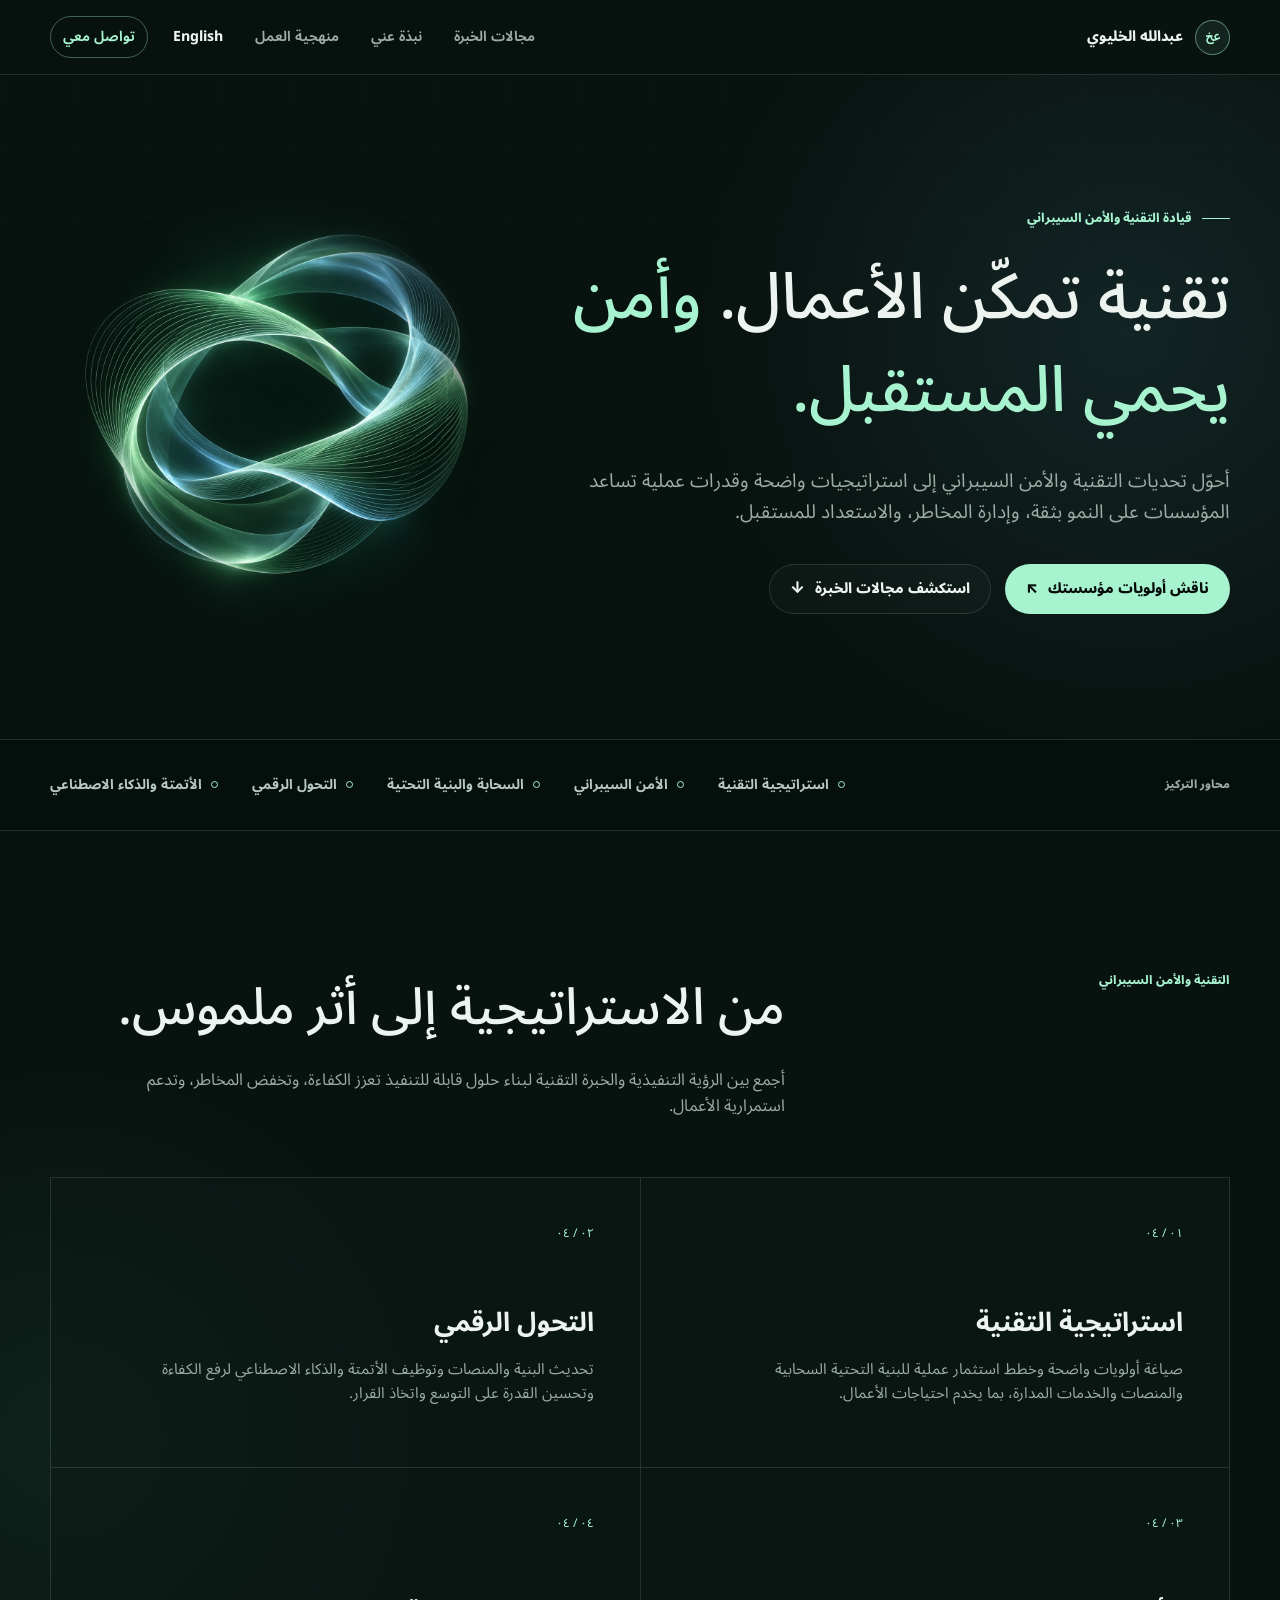
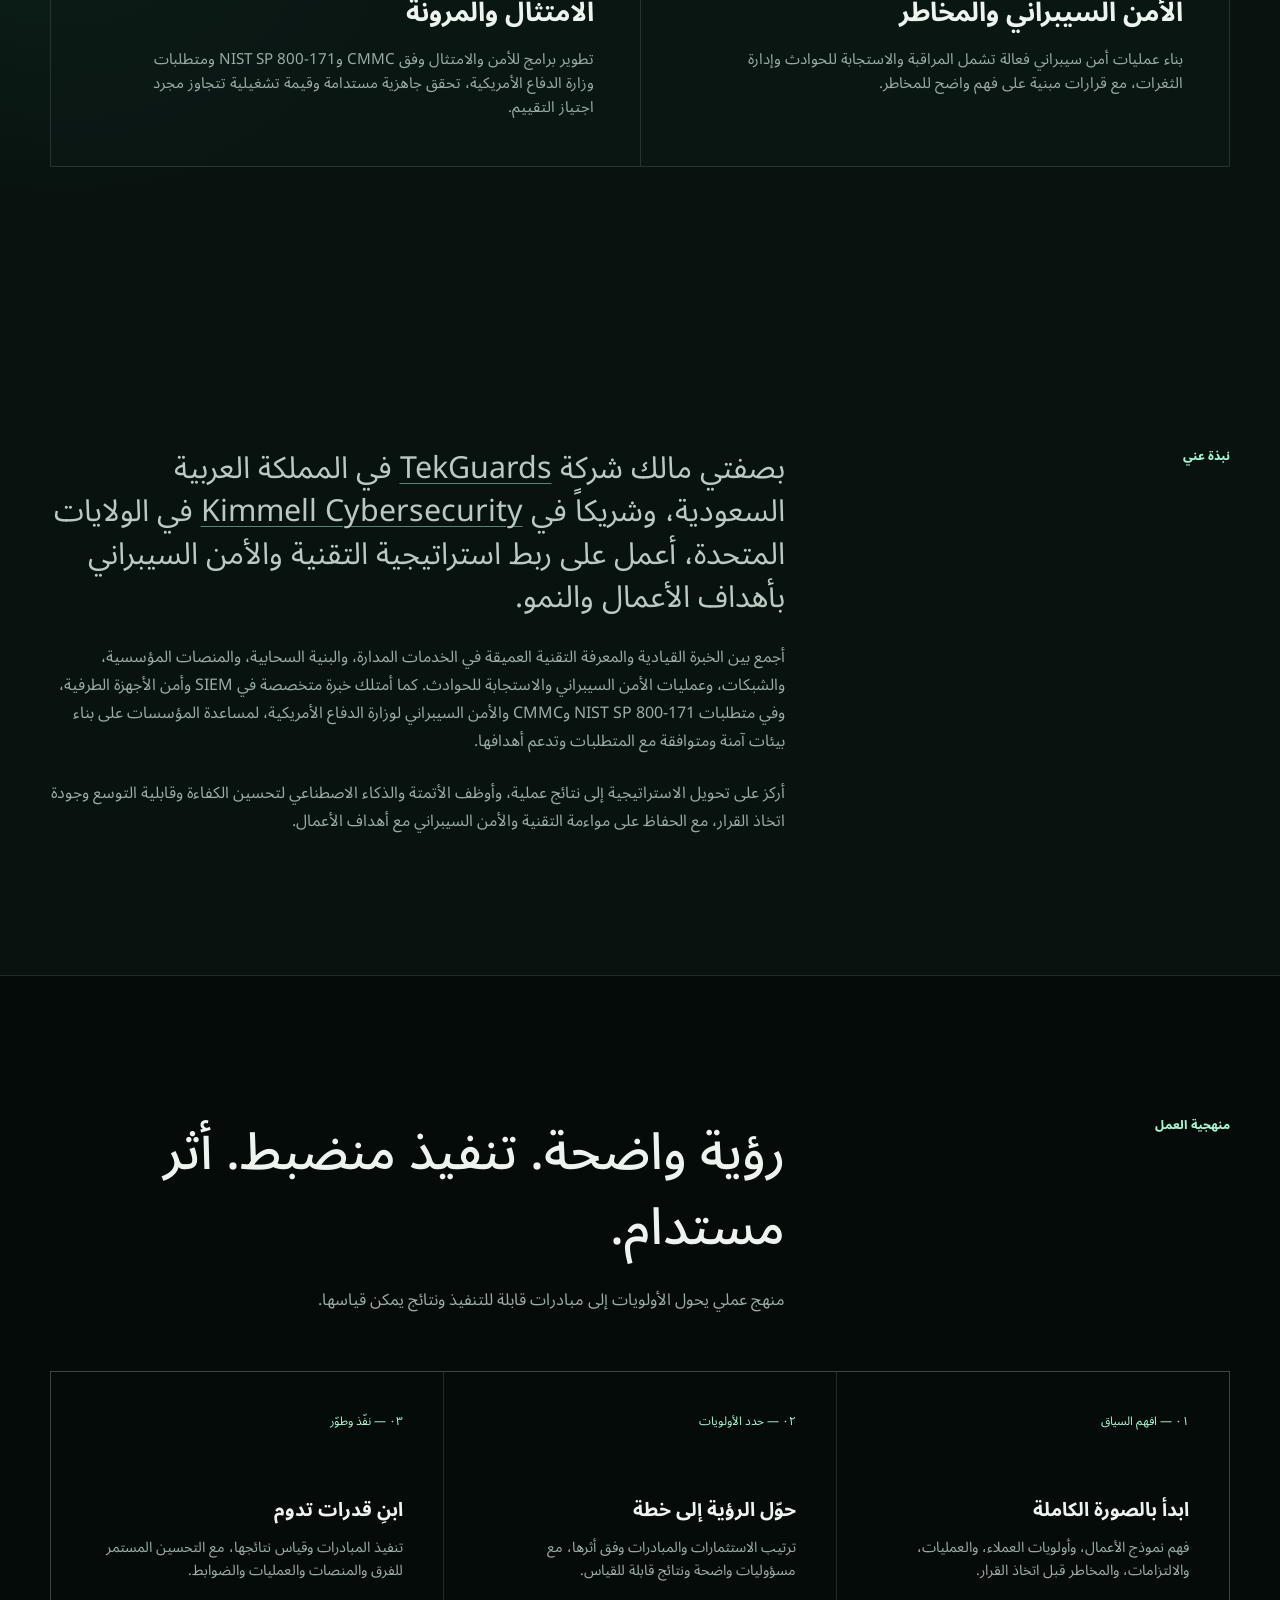
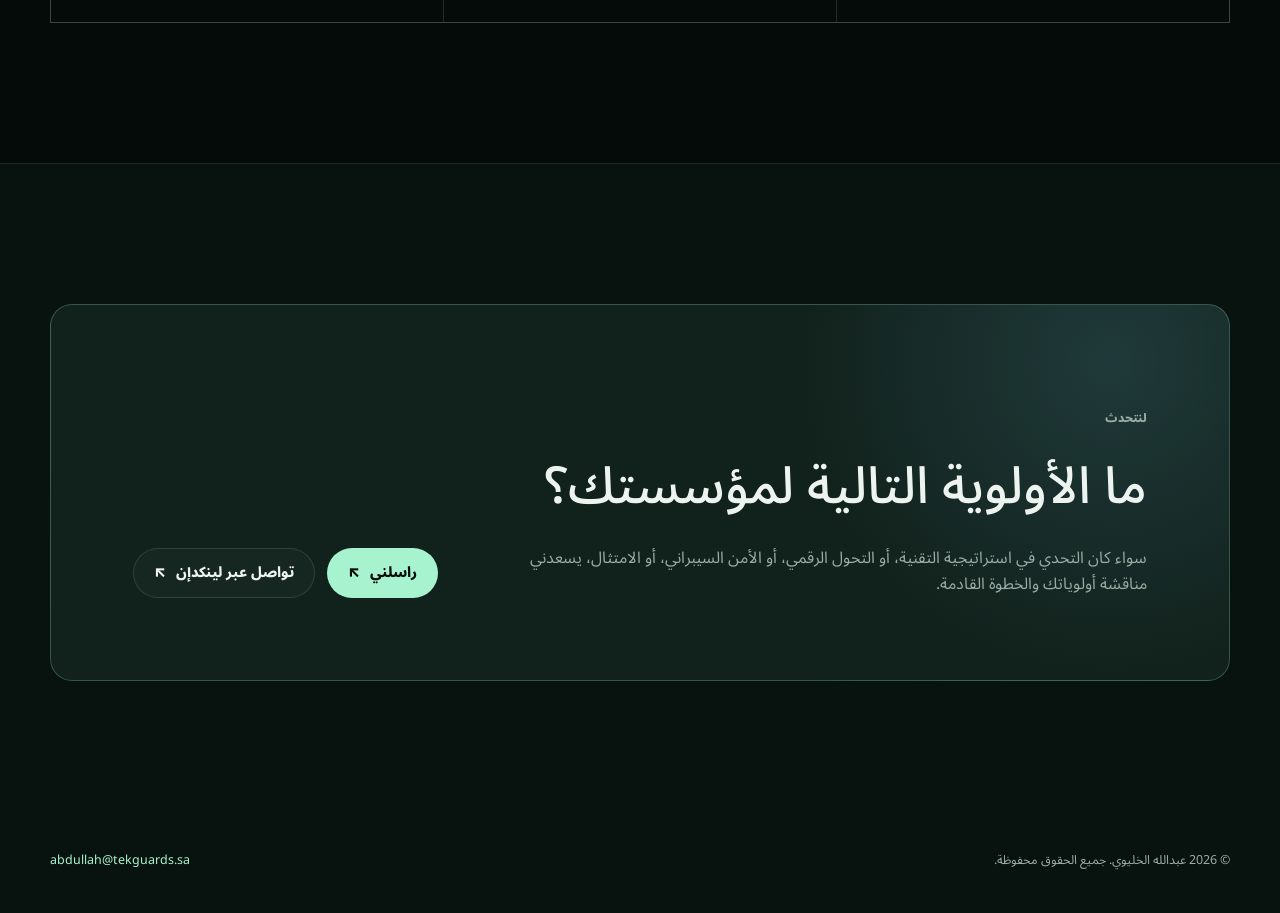
==== ar/index.html @ 0273b427 "Add animated abstract hero artwork to both language pages" ====
<!doctype html>
<html lang="ar-SA" dir="rtl">
<head>
  <meta charset="utf-8">
  <meta name="viewport" content="width=device-width, initial-scale=1">
  <meta name="description" content="عبدالله الخليوي قيادي في التقنية والأمن السيبراني، يربط استراتيجية التقنية والتحول الرقمي وإدارة المخاطر بأهداف الأعمال والمرونة التشغيلية.">
  <meta name="theme-color" content="#08120f">
  <meta property="og:title" content="عبدالله الخليوي | قيادة التقنية والأمن السيبراني">
  <meta property="og:description" content="قيادة تقنية وأمن سيبراني تدعم النمو، وتخفض المخاطر، وتعزز المرونة التشغيلية.">
  <meta property="og:type" content="website">
  <meta property="og:locale" content="ar_SA">
  <meta property="og:locale:alternate" content="en_US">
  <meta property="og:url" content="https://alkhulaiwi.github.io/ar/">
  <meta property="og:image" content="https://alkhulaiwi.github.io/og.png">
  <meta property="og:image:width" content="1200">
  <meta property="og:image:height" content="630">
  <meta property="og:image:alt" content="عبدالله الخليوي — قيادة التقنية والأمن السيبراني.">
  <meta name="twitter:card" content="summary_large_image">
  <link rel="canonical" href="https://alkhulaiwi.github.io/ar/">
  <link rel="alternate" hreflang="en" href="https://alkhulaiwi.github.io/">
  <link rel="alternate" hreflang="ar-SA" href="https://alkhulaiwi.github.io/ar/">
  <link rel="alternate" hreflang="x-default" href="https://alkhulaiwi.github.io/">
  <title>عبدالله الخليوي | قيادة التقنية والأمن السيبراني</title>

  <link rel="preload" href="../fonts/noto-sans-arabic.woff2" as="font" type="font/woff2" crossorigin>
  <link rel="stylesheet" href="../styles.css?v=20261004-motion">

  <script type="application/ld+json">
    {
      "@context": "https://schema.org",
      "@graph": [
        {
          "@type": "Person",
          "@id": "https://alkhulaiwi.github.io/#person",
          "name": "عبدالله الخليوي",
          "url": "https://alkhulaiwi.github.io/",
          "email": "mailto:abdullah@tekguards.sa",
          "jobTitle": "قيادي تنفيذي في التقنية والأمن السيبراني",
          "description": "قيادي في التقنية والأمن السيبراني يربط استراتيجية التقنية والتحول الرقمي وإدارة المخاطر بأهداف الأعمال والمرونة التشغيلية.",
          "sameAs": [
            "https://www.linkedin.com/in/alkhulaiwi/"
          ],
          "worksFor": [
            {
              "@type": "Organization",
              "name": "TekGuards",
              "url": "https://tekguards.sa"
            },
            {
              "@type": "Organization",
              "name": "Kimmell Cybersecurity",
              "url": "https://kimmell.com"
            }
          ],
          "knowsAbout": [
            "القيادة التنفيذية",
            "استراتيجية التقنية",
            "استراتيجية السحابة",
            "البنية التحتية المؤسسية",
            "NIST SP 800-171",
            "Cybersecurity Maturity Model Certification (CMMC)",
            "متطلبات الأمن السيبراني لوزارة الدفاع الأمريكية",
            "العمليات الأمنية",
            "الاستجابة للحوادث",
            "إدارة معلومات وأحداث الأمن (SIEM)",
            "أمن الأجهزة الطرفية",
            "هندسة السحابة",
            "خدمات تقنية المعلومات المدارة",
            "التحول الرقمي",
            "الأتمتة",
            "الذكاء الاصطناعي"
          ]
        },
        {
          "@type": "WebPage",
          "@id": "https://alkhulaiwi.github.io/ar/#webpage",
          "url": "https://alkhulaiwi.github.io/ar/",
          "name": "عبدالله الخليوي",
          "description": "قيادة تقنية وأمن سيبراني تدعم النمو، وتخفض المخاطر، وتعزز المرونة التشغيلية.",
          "publisher": {
            "@id": "https://alkhulaiwi.github.io/#person"
          },
          "inLanguage": "ar-SA"
        }
      ]
    }
  </script>
</head>

<body>
  <a class="skip-link" href="#main">الانتقال إلى المحتوى</a>

  <nav aria-label="التنقل الرئيسي">
    <div class="container nav-inner">
      <a class="brand" href="#top" aria-label="عبدالله الخليوي، الصفحة الرئيسية">
        <span class="brand-mark" aria-hidden="true">عخ</span>
        <span>عبدالله الخليوي</span>
      </a>

      <button class="menu-button" type="button" aria-expanded="false" aria-controls="nav-links" aria-label="فتح قائمة التنقل">
        <span></span>
      </button>

      <ul class="nav-links" id="nav-links">
        <li><a href="#expertise">مجالات الخبرة</a></li>
        <li><a href="#about">نبذة عني</a></li>
        <li><a href="#approach">منهجية العمل</a></li>
        <li><a class="language-switch" href="/" lang="en" hreflang="en">English</a></li>
        <li><a class="nav-cta" href="#contact">تواصل معي</a></li>
      </ul>
    </div>
  </nav>

  <main id="main">
    <header class="hero" id="top">
      <div class="container hero-grid">
        <div>
          <p class="eyebrow">قيادة التقنية والأمن السيبراني</p>
          <h1>تقنية تمكّن الأعمال. <em>وأمن يحمي المستقبل.</em></h1>
          <p class="hero-copy">
            أحوّل تحديات التقنية والأمن السيبراني إلى استراتيجيات واضحة وقدرات عملية تساعد المؤسسات على النمو بثقة، وإدارة المخاطر، والاستعداد للمستقبل.
          </p>
          <div class="hero-actions">
            <a class="button" href="mailto:abdullah@tekguards.sa">ناقش أولويات مؤسستك</a>
            <a class="button button-secondary" href="#expertise">استكشف مجالات الخبرة</a>
          </div>
        </div>

        <div class="hero-art" aria-hidden="true">
          <img src="../images/abstract-resilience.png" alt="" width="1254" height="1254" fetchpriority="high" decoding="async">
        </div>
      </div>
    </header>

    <div class="trust-strip" aria-label="محاور التركيز">
      <div class="container trust-inner">
        <span class="trust-label">محاور التركيز</span>
        <div class="trust-items">
          <span>استراتيجية التقنية</span>
          <span>الأمن السيبراني</span>
          <span>السحابة والبنية التحتية</span>
          <span>التحول الرقمي</span>
          <span>الأتمتة والذكاء الاصطناعي</span>
        </div>
      </div>
    </div>

    <section id="expertise">
      <div class="container">
        <div class="section-heading">
          <p class="kicker">التقنية والأمن السيبراني</p>
          <div>
            <h2>من الاستراتيجية إلى أثر ملموس.</h2>
            <p class="section-intro">أجمع بين الرؤية التنفيذية والخبرة التقنية لبناء حلول قابلة للتنفيذ تعزز الكفاءة، وتخفض المخاطر، وتدعم استمرارية الأعمال.</p>
          </div>
        </div>

        <div class="capability-grid">
          <article class="capability">
            <span class="capability-number">٠١ / ٠٤</span>
            <h3>استراتيجية التقنية</h3>
            <p>صياغة أولويات واضحة وخطط استثمار عملية للبنية التحتية السحابية والمنصات والخدمات المدارة، بما يخدم احتياجات الأعمال.</p>
          </article>
          <article class="capability">
            <span class="capability-number">٠٢ / ٠٤</span>
            <h3>التحول الرقمي</h3>
            <p>تحديث البنية والمنصات وتوظيف الأتمتة والذكاء الاصطناعي لرفع الكفاءة وتحسين القدرة على التوسع واتخاذ القرار.</p>
          </article>
          <article class="capability">
            <span class="capability-number">٠٣ / ٠٤</span>
            <h3>الأمن السيبراني والمخاطر</h3>
            <p>بناء عمليات أمن سيبراني فعالة تشمل المراقبة والاستجابة للحوادث وإدارة الثغرات، مع قرارات مبنية على فهم واضح للمخاطر.</p>
          </article>
          <article class="capability">
            <span class="capability-number">٠٤ / ٠٤</span>
            <h3>الامتثال والمرونة</h3>
            <p>تطوير برامج للأمن والامتثال وفق <bdi dir="ltr">CMMC</bdi> و<bdi dir="ltr">NIST SP 800-171</bdi> ومتطلبات وزارة الدفاع الأمريكية، تحقق جاهزية مستدامة وقيمة تشغيلية تتجاوز مجرد اجتياز التقييم.</p>
          </article>
        </div>
      </div>
    </section>

    <section id="about">
      <div class="container about-grid">
        <div>
          <h2 class="kicker">نبذة عني</h2>
        </div>
        <div class="about-copy">
          <p>بصفتي مالك شركة <a href="https://tekguards.sa" target="_blank" rel="noopener noreferrer" lang="en" dir="ltr">TekGuards</a> في المملكة العربية السعودية، وشريكاً في <a href="https://kimmell.com" target="_blank" rel="noopener noreferrer" lang="en" dir="ltr">Kimmell Cybersecurity</a> في الولايات المتحدة، أعمل على ربط استراتيجية التقنية والأمن السيبراني بأهداف الأعمال والنمو.</p>
          <p>أجمع بين الخبرة القيادية والمعرفة التقنية العميقة في الخدمات المدارة، والبنية السحابية، والمنصات المؤسسية، والشبكات، وعمليات الأمن السيبراني والاستجابة للحوادث. كما أمتلك خبرة متخصصة في <bdi dir="ltr">SIEM</bdi> وأمن الأجهزة الطرفية، وفي متطلبات <bdi dir="ltr">NIST SP 800-171</bdi> و<bdi dir="ltr">CMMC</bdi> والأمن السيبراني لوزارة الدفاع الأمريكية، لمساعدة المؤسسات على بناء بيئات آمنة ومتوافقة مع المتطلبات وتدعم أهدافها.</p>
          <p>أركز على تحويل الاستراتيجية إلى نتائج عملية، وأوظف الأتمتة والذكاء الاصطناعي لتحسين الكفاءة وقابلية التوسع وجودة اتخاذ القرار، مع الحفاظ على مواءمة التقنية والأمن السيبراني مع أهداف الأعمال.</p>
        </div>
      </div>
    </section>

    <section class="approach" id="approach">
      <div class="container">
        <div class="section-heading">
          <p class="kicker">منهجية العمل</p>
          <div>
            <h2>رؤية واضحة. تنفيذ منضبط. أثر مستدام.</h2>
            <p class="section-intro">منهج عملي يحول الأولويات إلى مبادرات قابلة للتنفيذ ونتائج يمكن قياسها.</p>
          </div>
        </div>

        <div class="steps">
          <article class="step">
            <span>٠١ — افهم السياق</span>
            <h3>ابدأ بالصورة الكاملة</h3>
            <p>فهم نموذج الأعمال، وأولويات العملاء، والعمليات، والالتزامات، والمخاطر قبل اتخاذ القرار.</p>
          </article>
          <article class="step">
            <span>٠٢ — حدد الأولويات</span>
            <h3>حوّل الرؤية إلى خطة</h3>
            <p>ترتيب الاستثمارات والمبادرات وفق أثرها، مع مسؤوليات واضحة ونتائج قابلة للقياس.</p>
          </article>
          <article class="step">
            <span>٠٣ — نفّذ وطوّر</span>
            <h3>ابنِ قدرات تدوم</h3>
            <p>تنفيذ المبادرات وقياس نتائجها، مع التحسين المستمر للفرق والمنصات والعمليات والضوابط.</p>
          </article>
        </div>
      </div>
    </section>

    <section id="contact">
      <div class="container">
        <div class="contact-card">
          <div>
            <p class="kicker">لنتحدث</p>
            <h2>ما الأولوية التالية لمؤسستك؟</h2>
            <p>سواء كان التحدي في استراتيجية التقنية، أو التحول الرقمي، أو الأمن السيبراني، أو الامتثال، يسعدني مناقشة أولوياتك والخطوة القادمة.</p>
          </div>
          <div class="contact-actions">
            <a class="button" href="mailto:abdullah@tekguards.sa">راسلني</a>
            <a class="button button-secondary button-external" href="https://www.linkedin.com/in/alkhulaiwi/" target="_blank" rel="noopener noreferrer">تواصل عبر لينكدإن</a>
          </div>
        </div>
      </div>
    </section>
  </main>

  <footer>
    <div class="container footer-inner">
      <p>© <span id="year">2026</span> عبدالله الخليوي. جميع الحقوق محفوظة.</p>
      <a href="mailto:abdullah@tekguards.sa">abdullah@tekguards.sa</a>
    </div>
  </footer>

  <script>
    const menuButton = document.querySelector('.menu-button');
    const navLinks = document.querySelector('.nav-links');

    menuButton.addEventListener('click', () => {
      const isOpen = menuButton.getAttribute('aria-expanded') === 'true';
      menuButton.setAttribute('aria-expanded', String(!isOpen));
      menuButton.setAttribute('aria-label', isOpen ? 'فتح قائمة التنقل' : 'إغلاق قائمة التنقل');
      navLinks.classList.toggle('open', !isOpen);
    });

    navLinks.addEventListener('click', (event) => {
      if (event.target.matches('a')) {
        menuButton.setAttribute('aria-expanded', 'false');
        menuButton.setAttribute('aria-label', 'فتح قائمة التنقل');
        navLinks.classList.remove('open');
      }
    });

    document.getElementById('year').textContent = new Date().getFullYear();
  </script>
</body>
</html>
---- styles.css ----
@font-face {
  font-family: "Inter";
  src: url("fonts/inter-latin.woff2") format("woff2");
  font-style: normal;
  font-weight: 100 900;
  font-display: swap;
}

@font-face {
  font-family: "Noto Sans Arabic";
  src: url("fonts/noto-sans-arabic.woff2") format("woff2");
  font-style: normal;
  font-weight: 100 900;
  font-display: swap;
}

    :root {
      --font-latin: "Inter", ui-sans-serif, -apple-system, BlinkMacSystemFont, "Segoe UI", sans-serif;
      --font-arabic: "Noto Sans Arabic", "Inter", Tahoma, Arial, sans-serif;
      --ink: #edf4ef;
      --muted: #9aaca3;
      --bg: #08120f;
      --bg-deep: #050b09;
      --panel: #0d1a16;
      --panel-soft: #11211b;
      --line: rgba(208, 232, 220, 0.14);
      --accent: #a7f3d0;
      --accent-strong: #55e6ad;
      --blue: #70c5e8;
      --max-width: 1180px;
      --radius: 22px;
    }

    * {
      box-sizing: border-box;
      margin: 0;
      padding: 0;
    }

    html {
      scroll-behavior: smooth;
      scroll-padding-top: 96px;
    }

    body {
      background:
        radial-gradient(circle at 88% 8%, rgba(112, 197, 232, 0.1), transparent 27rem),
        radial-gradient(circle at 5% 35%, rgba(85, 230, 173, 0.08), transparent 24rem),
        var(--bg);
      color: var(--ink);
      font-family: var(--font-latin);
      line-height: 1.6;
      text-rendering: optimizeLegibility;
    }

    body::before {
      position: fixed;
      z-index: -1;
      inset: 0;
      background-image:
        linear-gradient(var(--line) 1px, transparent 1px),
        linear-gradient(90deg, var(--line) 1px, transparent 1px);
      background-size: 72px 72px;
      content: "";
      opacity: 0.16;
      mask-image: linear-gradient(to bottom, black, transparent 72%);
    }

    a {
      color: inherit;
    }

    a:focus-visible,
    button:focus-visible {
      outline: 3px solid var(--blue);
      outline-offset: 3px;
    }

    .skip-link {
      position: fixed;
      z-index: 100;
      top: 12px;
      left: 12px;
      padding: 10px 16px;
      border-radius: 999px;
      background: var(--accent);
      color: var(--bg-deep);
      font-weight: 800;
      transform: translateY(-160%);
      transition: transform 180ms ease;
    }

    .skip-link:focus {
      transform: translateY(0);
    }

    .container {
      width: min(calc(100% - 40px), var(--max-width));
      margin-inline: auto;
    }

    nav {
      position: sticky;
      z-index: 20;
      top: 0;
      border-bottom: 1px solid var(--line);
      background: rgba(8, 18, 15, 0.78);
      backdrop-filter: blur(18px);
    }

    .nav-inner {
      min-height: 74px;
      display: flex;
      align-items: center;
      justify-content: space-between;
      gap: 24px;
    }

    .brand {
      display: inline-flex;
      align-items: center;
      gap: 12px;
      text-decoration: none;
      font-size: 0.9rem;
      font-weight: 780;
      letter-spacing: 0;
    }

    .brand-mark {
      width: 35px;
      height: 35px;
      display: grid;
      place-items: center;
      border: 1px solid rgba(167, 243, 208, 0.45);
      border-radius: 50%;
      background: rgba(167, 243, 208, 0.07);
      color: var(--accent);
      font-family: var(--font-latin);
      font-size: 0.8rem;
    }

    .nav-links {
      display: flex;
      align-items: center;
      gap: 8px;
      list-style: none;
    }

    .nav-links a {
      display: inline-flex;
      padding: 9px 12px;
      border-radius: 999px;
      color: var(--muted);
      font-size: 0.88rem;
      font-weight: 650;
      text-decoration: none;
      transition: color 180ms ease, background 180ms ease;
    }

    .nav-links a:hover,
    .nav-links a:focus-visible {
      background: rgba(255, 255, 255, 0.05);
      color: var(--ink);
    }

    .nav-links .nav-cta {
      margin-left: 5px;
      border: 1px solid rgba(167, 243, 208, 0.35);
      color: var(--accent);
    }

    .nav-links .language-switch {
      color: var(--ink);
      font-weight: 750;
    }

    .menu-button {
      width: 44px;
      height: 44px;
      display: none;
      border: 1px solid var(--line);
      border-radius: 50%;
      background: transparent;
      color: var(--ink);
      cursor: pointer;
      font: inherit;
    }

    .menu-button span,
    .menu-button::before,
    .menu-button::after {
      width: 18px;
      height: 1px;
      display: block;
      margin: 5px auto;
      background: currentColor;
      content: "";
      transition: transform 180ms ease, opacity 180ms ease;
    }

    .menu-button[aria-expanded="true"] span {
      opacity: 0;
    }

    .menu-button[aria-expanded="true"]::before {
      transform: translateY(6px) rotate(45deg);
    }

    .menu-button[aria-expanded="true"]::after {
      transform: translateY(-6px) rotate(-45deg);
    }

    .hero {
      position: relative;
      min-height: calc(82svh - 74px);
      display: grid;
      align-items: center;
      padding-block: 56px 48px;
      overflow: clip;
    }

    .hero-grid {
      display: grid;
      grid-template-columns: minmax(0, 1.25fr) minmax(310px, 0.85fr);
      align-items: center;
      gap: clamp(32px, 5vw, 72px);
    }

    .hero-art {
      width: 100%;
      max-width: 540px;
      justify-self: center;
      aspect-ratio: 1;
      mask-image: radial-gradient(ellipse at center, black 48%, transparent 72%);
    }

    .hero-art img {
      display: block;
      width: 100%;
      height: auto;
      animation: hero-art-float 18s ease-in-out infinite;
      transform-origin: center;
    }

    @keyframes hero-art-float {
      0%, 100% {
        transform: translateY(0) rotate(-3deg) scale(0.98);
      }
      50% {
        transform: translateY(-12px) rotate(3deg) scale(1.02);
      }
    }

    .hero-grid > *,
    .section-heading > *,
    .about-grid > *,
    .contact-card > * {
      min-width: 0;
    }

    .eyebrow {
      display: flex;
      align-items: center;
      gap: 10px;
      margin-bottom: 24px;
      color: var(--accent);
      font-size: 0.78rem;
      font-weight: 800;
      letter-spacing: 0.16em;
      text-transform: uppercase;
    }

    .eyebrow::before {
      width: 28px;
      height: 1px;
      background: currentColor;
      content: "";
    }

    h1 {
      max-width: 820px;
      font-family: inherit;
      font-size: 4.6rem;
      font-weight: 500;
      letter-spacing: -0.045em;
      line-height: 1.08;
    }

    h1 em {
      color: var(--accent);
      font-style: normal;
      font-weight: 500;
    }

    .hero-copy {
      max-width: 660px;
      margin-top: 28px;
      color: var(--muted);
      font-size: 1.2rem;
    }

    .hero-actions {
      display: flex;
      flex-wrap: wrap;
      align-items: center;
      gap: 14px;
      margin-top: 36px;
    }

    .button {
      min-height: 50px;
      display: inline-flex;
      align-items: center;
      justify-content: center;
      gap: 10px;
      padding: 0 20px;
      border: 1px solid transparent;
      border-radius: 999px;
      background: var(--accent);
      color: var(--bg-deep);
      font-size: 0.9rem;
      font-weight: 800;
      text-decoration: none;
      transition: transform 180ms ease, background 180ms ease, border-color 180ms ease;
    }

    .button::after {
      content: "↗";
      font-size: 1rem;
    }

    .button:hover,
    .button:focus-visible {
      background: #c8f8df;
      transform: translateY(-2px);
    }

    .button-secondary {
      border-color: var(--line);
      background: rgba(255, 255, 255, 0.025);
      color: var(--ink);
    }

    .button-secondary::after {
      content: "↓";
    }

    .button-external::after {
      content: "↗";
    }

    .button-secondary:hover,
    .button-secondary:focus-visible {
      border-color: rgba(167, 243, 208, 0.45);
      background: rgba(167, 243, 208, 0.07);
    }

    .brief {
      position: relative;
      border: 1px solid var(--line);
      border-radius: var(--radius);
      background: linear-gradient(145deg, rgba(17, 33, 27, 0.97), rgba(8, 18, 15, 0.94));
      box-shadow: 0 28px 90px rgba(0, 0, 0, 0.28);
      overflow: hidden;
    }

    .brief::after {
      position: absolute;
      top: -80px;
      right: -70px;
      width: 180px;
      height: 180px;
      border: 1px solid rgba(112, 197, 232, 0.2);
      border-radius: 50%;
      box-shadow: 0 0 0 34px rgba(112, 197, 232, 0.025), 0 0 0 68px rgba(112, 197, 232, 0.02);
      content: "";
    }

    .brief-head,
    .brief-row,
    .brief-foot {
      position: relative;
      z-index: 1;
    }

    .brief-head {
      display: flex;
      align-items: center;
      justify-content: space-between;
      padding: 20px 22px;
      border-bottom: 1px solid var(--line);
      color: var(--muted);
      font-family: ui-monospace, "SFMono-Regular", Consolas, monospace;
      font-size: 0.7rem;
      letter-spacing: 0.12em;
      text-transform: uppercase;
    }

    .status {
      display: inline-flex;
      align-items: center;
      gap: 7px;
      color: var(--accent);
    }

    .status::before {
      width: 7px;
      height: 7px;
      border-radius: 50%;
      background: var(--accent-strong);
      box-shadow: 0 0 0 5px rgba(85, 230, 173, 0.09);
      content: "";
    }

    .brief-list {
      list-style: none;
    }

    .brief-row {
      display: grid;
      grid-template-columns: 40px 1fr;
      gap: 12px;
      padding: 20px 22px;
      border-bottom: 1px solid var(--line);
    }

    .brief-number {
      color: var(--accent);
      font-family: ui-monospace, "SFMono-Regular", Consolas, monospace;
      font-size: 0.78rem;
    }

    .brief-row strong {
      display: block;
      margin-bottom: 3px;
      font-size: 0.95rem;
    }

    .brief-row p {
      color: var(--muted);
      font-size: 0.82rem;
      line-height: 1.5;
    }

    .brief-foot {
      padding: 18px 22px;
      color: var(--muted);
      font-size: 0.76rem;
    }

    .brief-foot span {
      color: var(--blue);
    }

    .trust-strip {
      border-block: 1px solid var(--line);
      background: rgba(5, 11, 9, 0.38);
    }

    .trust-inner {
      min-height: 90px;
      display: flex;
      align-items: center;
      justify-content: space-between;
      gap: 24px;
    }

    .trust-label {
      flex: 0 0 auto;
      color: var(--muted);
      font-size: 0.72rem;
      font-weight: 800;
      letter-spacing: 0.14em;
      text-transform: uppercase;
    }

    .trust-items {
      display: flex;
      flex-wrap: wrap;
      justify-content: flex-end;
      gap: 18px 34px;
      color: #b6c8bf;
      font-size: 0.86rem;
      font-weight: 700;
    }

    .trust-items span {
      display: inline-flex;
      align-items: center;
      gap: 9px;
    }

    .trust-items span::before {
      width: 5px;
      height: 5px;
      border: 1px solid var(--accent);
      border-radius: 50%;
      content: "";
    }

    section {
      padding-block: clamp(84px, 11vw, 140px);
    }

    .section-heading {
      display: grid;
      grid-template-columns: 0.7fr 1.3fr;
      gap: 50px;
      margin-bottom: 58px;
    }

    .kicker {
      color: var(--accent);
      font-size: 0.75rem;
      font-weight: 800;
      letter-spacing: 0.15em;
      text-transform: uppercase;
    }

    h2 {
      max-width: 760px;
      font-family: inherit;
      font-size: 4rem;
      font-weight: 500;
      letter-spacing: -0.035em;
      line-height: 1.12;
    }

    .section-intro {
      max-width: 670px;
      margin-top: 22px;
      color: var(--muted);
      font-size: 1.02rem;
    }

    .capability-grid {
      display: grid;
      grid-template-columns: repeat(2, 1fr);
      border-top: 1px solid var(--line);
      border-left: 1px solid var(--line);
    }

    .capability {
      position: relative;
      min-height: 290px;
      padding: clamp(28px, 4vw, 46px);
      border-right: 1px solid var(--line);
      border-bottom: 1px solid var(--line);
      background: rgba(13, 26, 22, 0.55);
      transition: background 200ms ease;
    }

    .capability:hover {
      background: rgba(17, 33, 27, 0.92);
    }

    .capability-number {
      display: block;
      margin-bottom: 58px;
      color: var(--accent);
      font-family: ui-monospace, "SFMono-Regular", Consolas, monospace;
      font-size: 0.75rem;
    }

    .capability h3 {
      margin-bottom: 13px;
      font-size: 1.65rem;
      letter-spacing: 0;
    }

    .capability p {
      max-width: 470px;
      color: var(--muted);
      font-size: 0.95rem;
    }

    .about-grid {
      display: grid;
      grid-template-columns: 0.7fr 1.3fr;
      gap: 50px;
      align-items: start;
    }

    .about-copy p {
      color: #bbc9c2;
      font-family: inherit;
      font-size: 1.9rem;
      font-weight: 400;
      letter-spacing: -0.02em;
      line-height: 1.42;
    }

    .about-copy p + p {
      margin-top: 24px;
      color: var(--muted);
      font-family: inherit;
      font-size: 1rem;
      letter-spacing: 0;
      line-height: 1.75;
    }

    .about-copy a {
      color: inherit;
      text-decoration-color: rgba(167, 243, 208, 0.5);
      text-decoration-thickness: 1px;
      text-underline-offset: 0.18em;
      transition: color 180ms ease, text-decoration-color 180ms ease;
    }

    .about-copy a:hover,
    .about-copy a:focus-visible {
      color: var(--accent);
      text-decoration-color: var(--accent);
    }

    .approach {
      border-block: 1px solid var(--line);
      background: var(--bg-deep);
    }

    .steps {
      display: grid;
      grid-template-columns: repeat(3, 1fr);
      gap: 1px;
      background: var(--line);
      border: 1px solid var(--line);
    }

    .step {
      min-height: 250px;
      padding: clamp(26px, 3.5vw, 40px);
      background: var(--bg-deep);
    }

    .step span {
      display: block;
      margin-bottom: 64px;
      color: var(--accent);
      font-family: ui-monospace, "SFMono-Regular", Consolas, monospace;
      font-size: 0.75rem;
    }

    .step h3 {
      margin-bottom: 10px;
      font-size: 1.2rem;
    }

    .step p {
      color: var(--muted);
      font-size: 0.9rem;
    }

    .contact-card {
      position: relative;
      display: grid;
      grid-template-columns: 1.25fr auto;
      align-items: end;
      gap: 40px;
      padding: clamp(34px, 7vw, 82px);
      border: 1px solid rgba(167, 243, 208, 0.25);
      border-radius: var(--radius);
      background:
        radial-gradient(circle at 90% 15%, rgba(112, 197, 232, 0.15), transparent 20rem),
        var(--panel-soft);
      overflow: hidden;
    }

    .contact-card .kicker {
      margin-bottom: 22px;
    }

    .contact-card h2 {
      max-width: 760px;
    }

    .contact-card p {
      max-width: 630px;
      margin-top: 22px;
      color: var(--muted);
    }

    .contact-actions {
      display: flex;
      flex-wrap: wrap;
      justify-content: flex-end;
      gap: 12px;
    }

    footer {
      padding: 30px 0 42px;
      color: var(--muted);
      font-size: 0.78rem;
    }

    .footer-inner {
      display: flex;
      align-items: center;
      justify-content: space-between;
      gap: 20px;
    }

    .footer-inner a {
      color: var(--accent);
      text-decoration: none;
    }

    html[lang="ar-SA"] body {
      font-family: var(--font-arabic);
    }

    html[lang="ar-SA"] h1,
    html[lang="ar-SA"] h2,
    html[lang="ar-SA"] .about-copy p {
      font-family: var(--font-arabic);
      letter-spacing: 0;
    }

    html[lang="ar-SA"] h1 {
      font-size: 4rem;
      font-weight: 500;
      line-height: 1.45;
    }

    html[lang="ar-SA"] h2 {
      font-size: 3.2rem;
      font-weight: 500;
      line-height: 1.45;
    }

    html[lang="ar-SA"] h1 em {
      font-style: normal;
      font-weight: 500;
    }

    h2.kicker,
    html[lang="ar-SA"] h2.kicker {
      max-width: none;
      font-family: inherit;
      font-size: 0.75rem;
      font-weight: 800;
      line-height: 1.6;
    }

    html[lang="ar-SA"] .eyebrow,
    html[lang="ar-SA"] .brief-head,
    html[lang="ar-SA"] .kicker,
    html[lang="ar-SA"] .trust-label {
      letter-spacing: 0;
      text-transform: none;
    }

    html[lang="ar-SA"] .brief-head,
    html[lang="ar-SA"] .brief-number,
    html[lang="ar-SA"] .capability-number,
    html[lang="ar-SA"] .step span {
      font-family: var(--font-arabic);
    }

    html[dir="rtl"] .skip-link {
      right: 12px;
      left: auto;
    }

    html[dir="rtl"] .nav-links .nav-cta {
      margin-right: 5px;
      margin-left: 0;
    }

    html[dir="rtl"] .button:not(.button-secondary)::after,
    html[dir="rtl"] .button-external::after {
      content: "↖";
    }

    @media (max-width: 900px) {
      .hero-grid,
      .about-grid {
        grid-template-columns: 1fr;
      }

      .hero {
        min-height: auto;
      }

      h1 {
        font-size: 4.2rem;
      }

      html[lang="ar-SA"] h1 {
        font-size: 3.4rem;
      }

      h2 {
        font-size: 3.6rem;
      }

      .capability h3 {
        font-size: 1.5rem;
      }

      .about-copy p {
        font-size: 1.75rem;
      }

      .hero-art {
        width: min(100%, 400px);
      }

      .section-heading {
        grid-template-columns: 1fr;
        gap: 18px;
      }

      .steps {
        grid-template-columns: 1fr;
      }

      .step {
        min-height: auto;
      }

      .step span {
        margin-bottom: 34px;
      }

      .contact-card {
        grid-template-columns: 1fr;
        align-items: start;
      }

      .contact-actions {
        justify-content: flex-start;
      }
    }

    @media (max-width: 700px) {
      .container {
        width: min(calc(100% - 28px), var(--max-width));
      }

      .menu-button {
        display: block;
      }

      .nav-links {
        position: absolute;
        top: calc(100% + 1px);
        left: 0;
        width: 100%;
        display: none;
        align-items: stretch;
        padding: 14px;
        border-bottom: 1px solid var(--line);
        background: rgba(8, 18, 15, 0.98);
        box-shadow: 0 18px 40px rgba(0, 0, 0, 0.25);
      }

      .nav-links.open {
        display: grid;
      }

      .nav-links a {
        padding: 12px 14px;
      }

      .nav-links .nav-cta {
        margin: 6px 0 0;
        justify-content: center;
      }

      .hero {
        padding-block: 70px 62px;
      }

      h1 {
        font-size: 3rem;
      }

      html[lang="ar-SA"] h1 {
        font-size: 2.5rem;
      }

      h2 {
        font-size: 2.5rem;
      }

      .hero-copy {
        font-size: 1.03rem;
      }

      .capability h3 {
        font-size: 1.3rem;
      }

      .about-copy p {
        font-size: 1.4rem;
      }

      .trust-inner {
        align-items: flex-start;
        flex-direction: column;
        padding-block: 24px;
      }

      .trust-items {
        justify-content: flex-start;
      }

      .capability-grid {
        grid-template-columns: 1fr;
      }

      .capability {
        min-height: auto;
      }

      .capability-number {
        margin-bottom: 38px;
      }

      .footer-inner {
        align-items: flex-start;
        flex-direction: column;
      }
    }

    @media (max-width: 360px) {
      h1 {
        font-size: 2.8rem;
      }

      html[lang="ar-SA"] h1 {
        font-size: 2.2rem;
      }

      h2,
      html[lang="ar-SA"] h2 {
        font-size: 2.2rem;
      }
    }

    @media (prefers-reduced-motion: reduce) {
      .hero-art img {
        animation: none;
      }

      html {
        scroll-behavior: auto;
      }

      *,
      *::before,
      *::after {
        scroll-behavior: auto !important;
        transition-duration: 0.01ms !important;
      }
    }
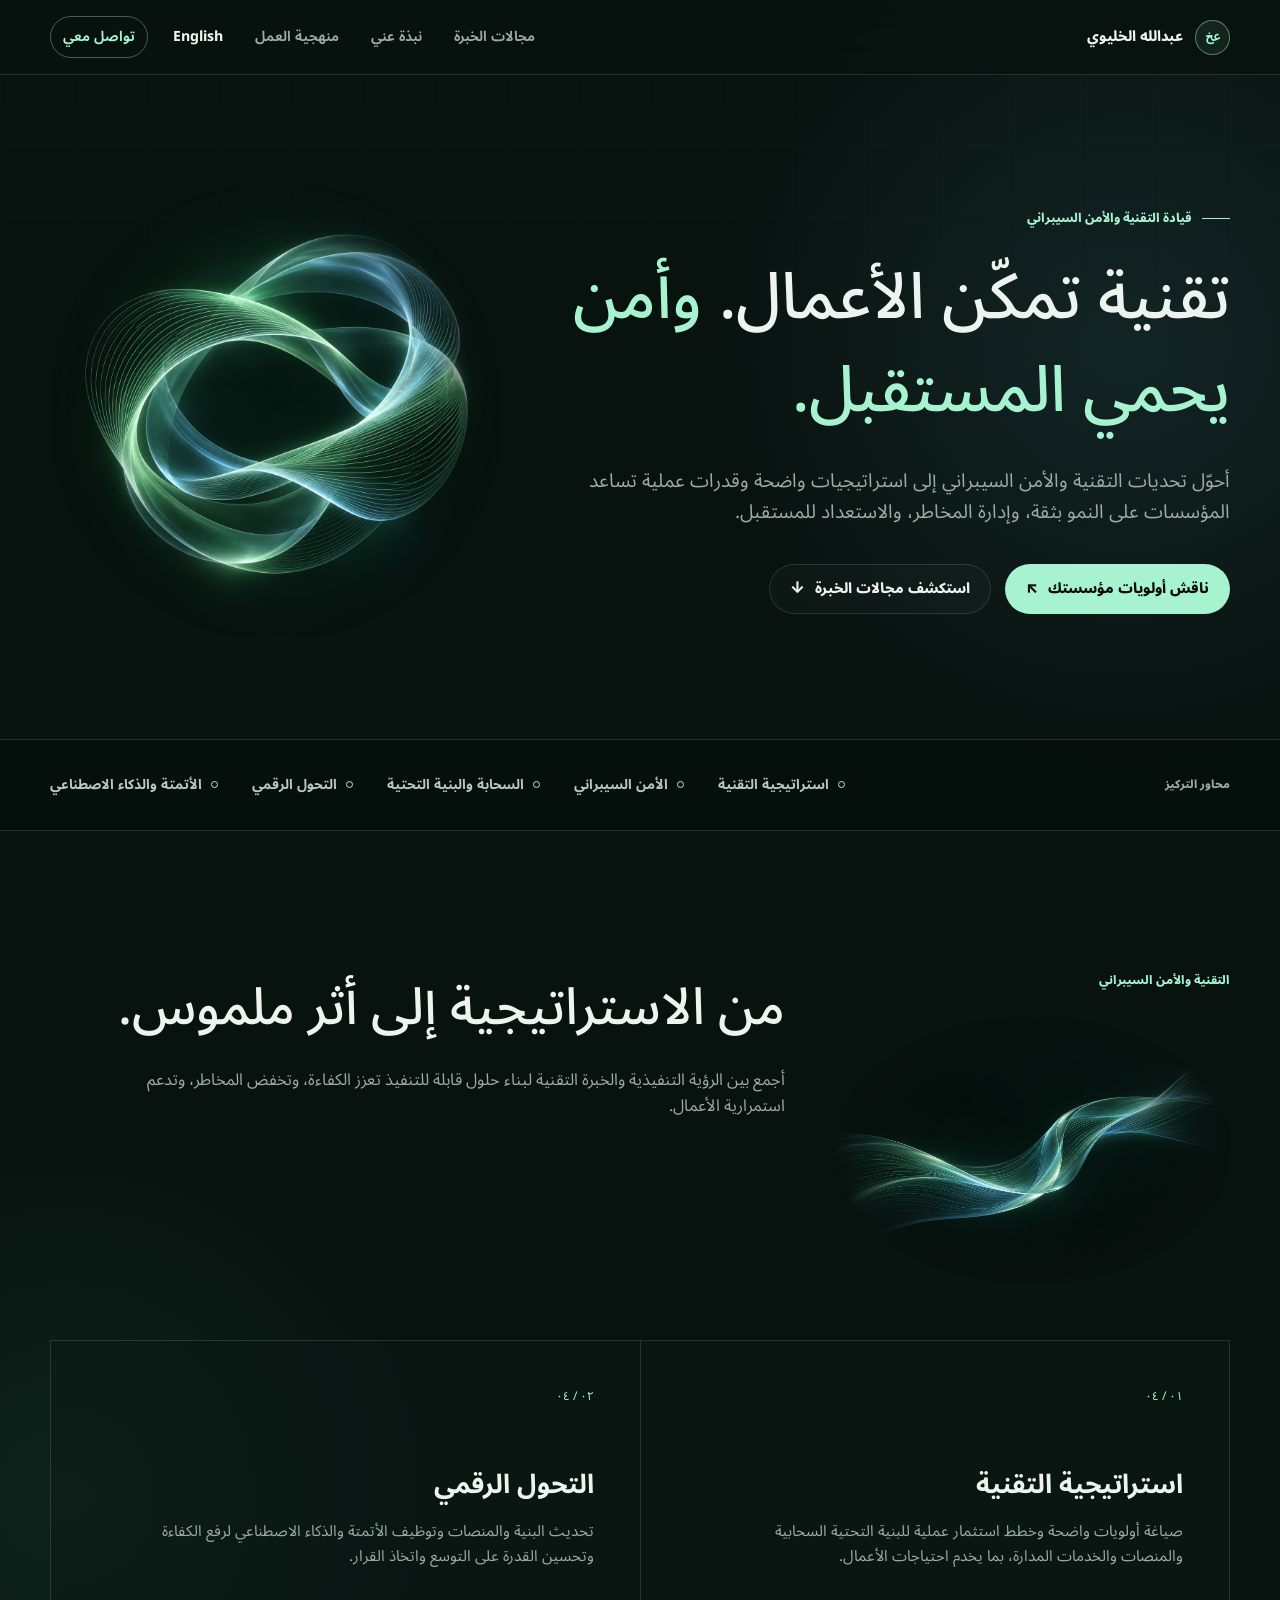
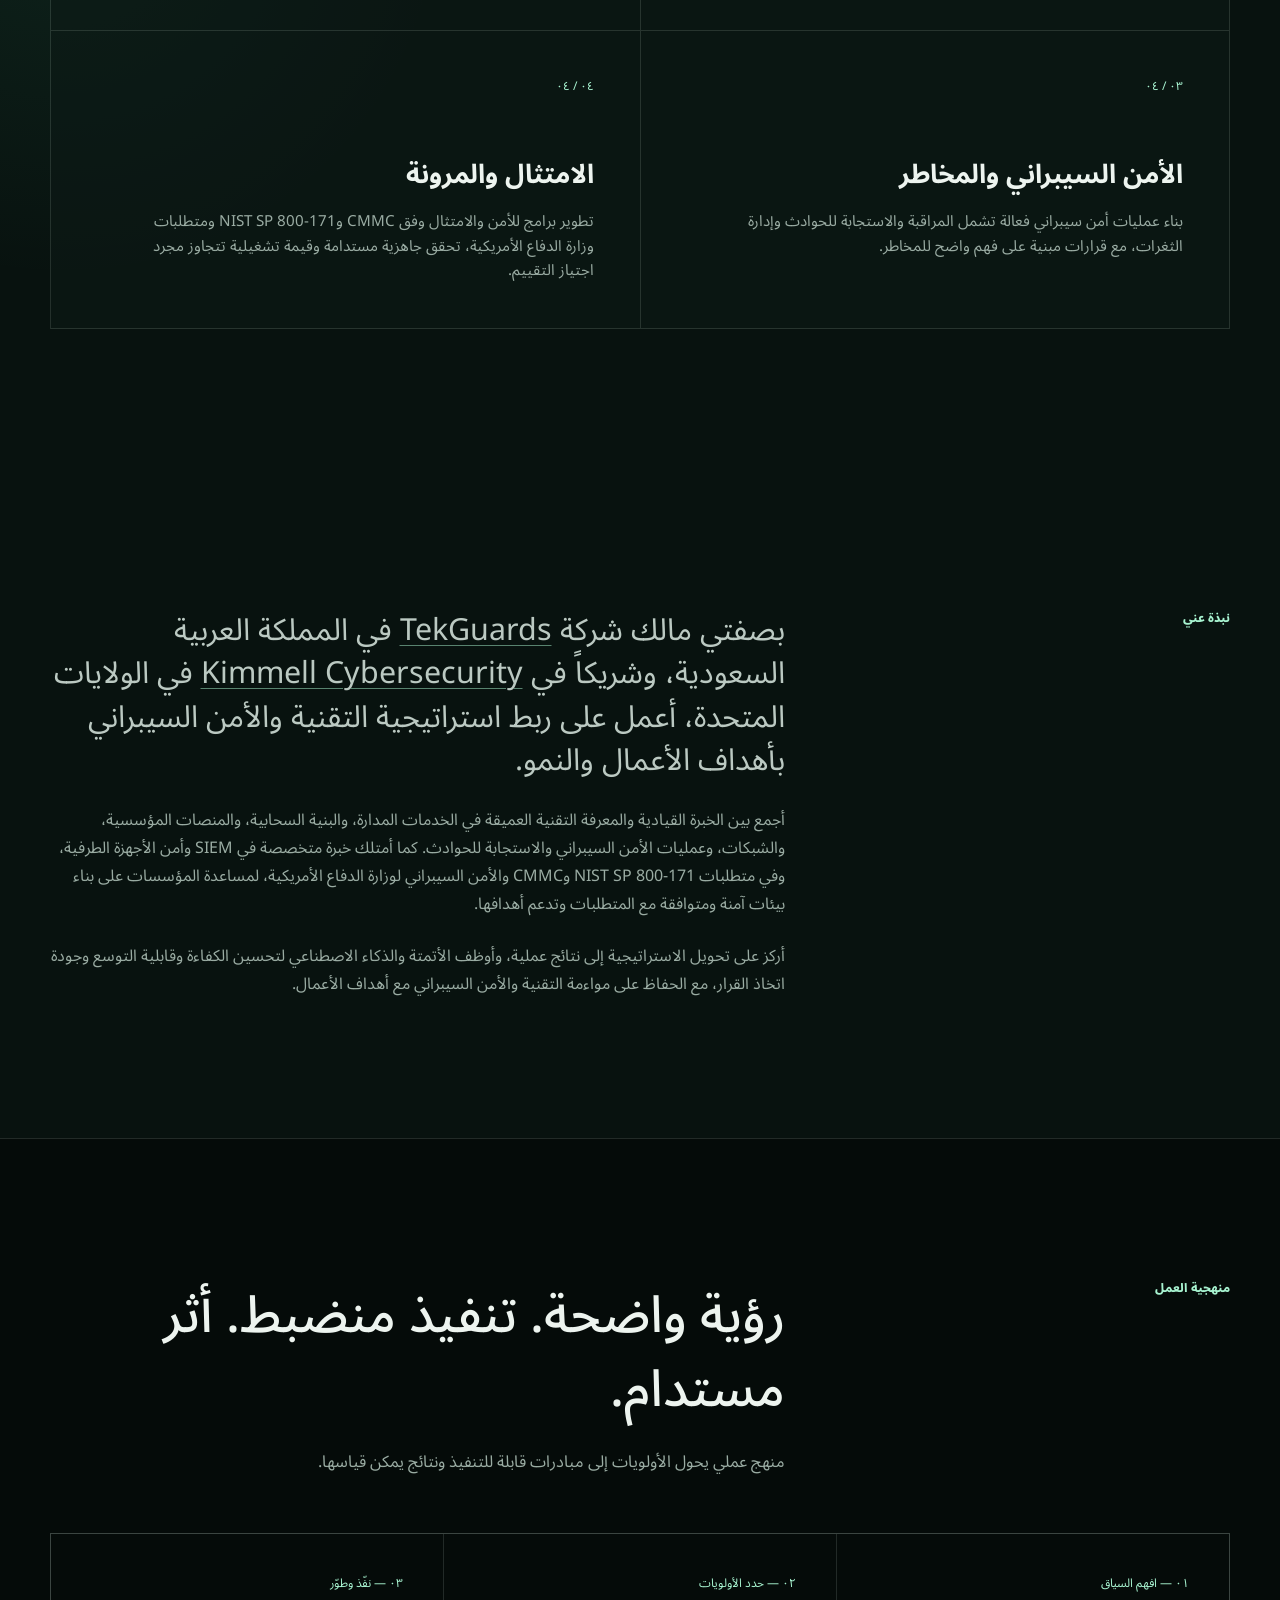
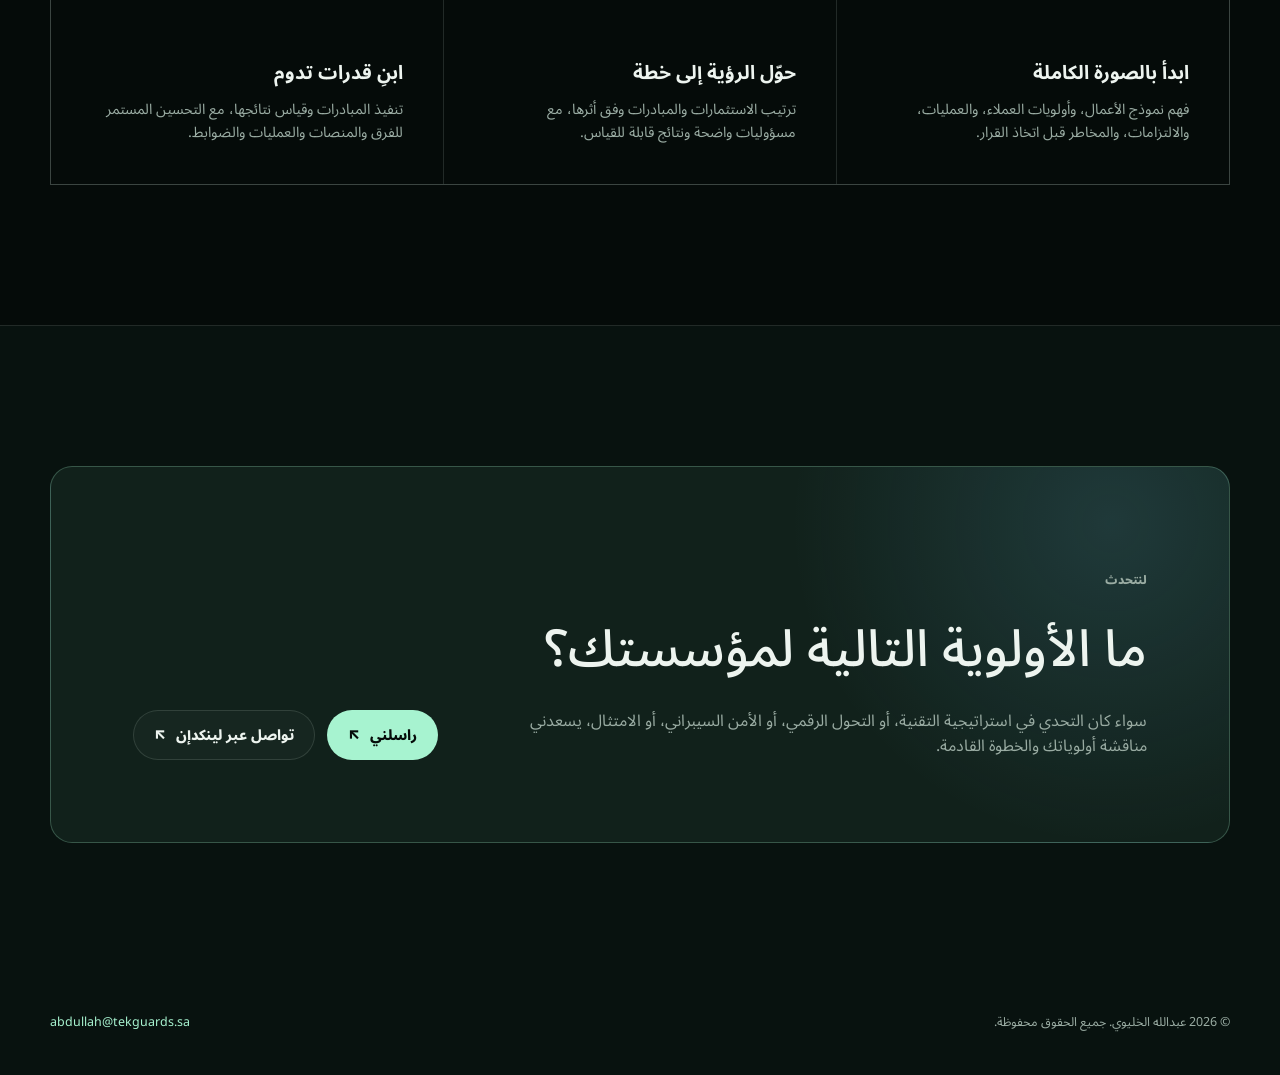
==== commit 61c92063: "Add abstract progress graphic with matching motion to both language pages" ====
--- a/ar/index.html
+++ b/ar/index.html
@@ -23,7 +23,7 @@
   <title>عبدالله الخليوي | قيادة التقنية والأمن السيبراني</title>
 
   <link rel="preload" href="../fonts/noto-sans-arabic.woff2" as="font" type="font/woff2" crossorigin>
-  <link rel="stylesheet" href="../styles.css?v=20261004-motion">
+  <link rel="stylesheet" href="../styles.css?v=20261004-progress-motion">
 
   <script type="application/ld+json">
     {
@@ -148,7 +148,10 @@
     <section id="expertise">
       <div class="container">
         <div class="section-heading">
-          <p class="kicker">التقنية والأمن السيبراني</p>
+          <div class="section-visual">
+            <p class="kicker">التقنية والأمن السيبراني</p>
+            <img class="section-art" src="../images/abstract-progress.png" alt="" width="1536" height="1024" loading="lazy" decoding="async">
+          </div>
           <div>
             <h2>من الاستراتيجية إلى أثر ملموس.</h2>
             <p class="section-intro">أجمع بين الرؤية التنفيذية والخبرة التقنية لبناء حلول قابلة للتنفيذ تعزز الكفاءة، وتخفض المخاطر، وتدعم استمرارية الأعمال.</p>
--- a/styles.css
+++ b/styles.css
@@ -238,16 +238,20 @@
       display: block;
       width: 100%;
       height: auto;
-      animation: hero-art-float 18s ease-in-out infinite;
+    }
+
+    .hero-art img,
+    .section-art {
+      animation: hero-art-float 12s ease-in-out infinite;
       transform-origin: center;
     }
 
     @keyframes hero-art-float {
       0%, 100% {
-        transform: translateY(0) rotate(-3deg) scale(0.98);
+        transform: translateY(0) rotate(-5deg) scale(0.97);
       }
       50% {
-        transform: translateY(-12px) rotate(3deg) scale(1.02);
+        transform: translateY(-18px) rotate(5deg) scale(1.03);
       }
     }
 
@@ -507,6 +511,18 @@
       grid-template-columns: 0.7fr 1.3fr;
       gap: 50px;
       margin-bottom: 58px;
+    }
+
+    #expertise {
+      overflow: clip;
+    }
+
+    .section-art {
+      display: block;
+      width: 100%;
+      height: auto;
+      margin-top: 28px;
+      mask-image: radial-gradient(ellipse at center, black 35%, transparent 72%);
     }
 
     .kicker {
@@ -810,6 +826,17 @@
         gap: 18px;
       }
 
+      .section-visual {
+        display: contents;
+      }
+
+      .section-art {
+        order: 1;
+        max-width: 520px;
+        margin-top: 0;
+        justify-self: center;
+      }
+
       .steps {
         grid-template-columns: 1fr;
       }
@@ -939,7 +966,8 @@
     }
 
     @media (prefers-reduced-motion: reduce) {
-      .hero-art img {
+      .hero-art img,
+      .section-art {
         animation: none;
       }
 
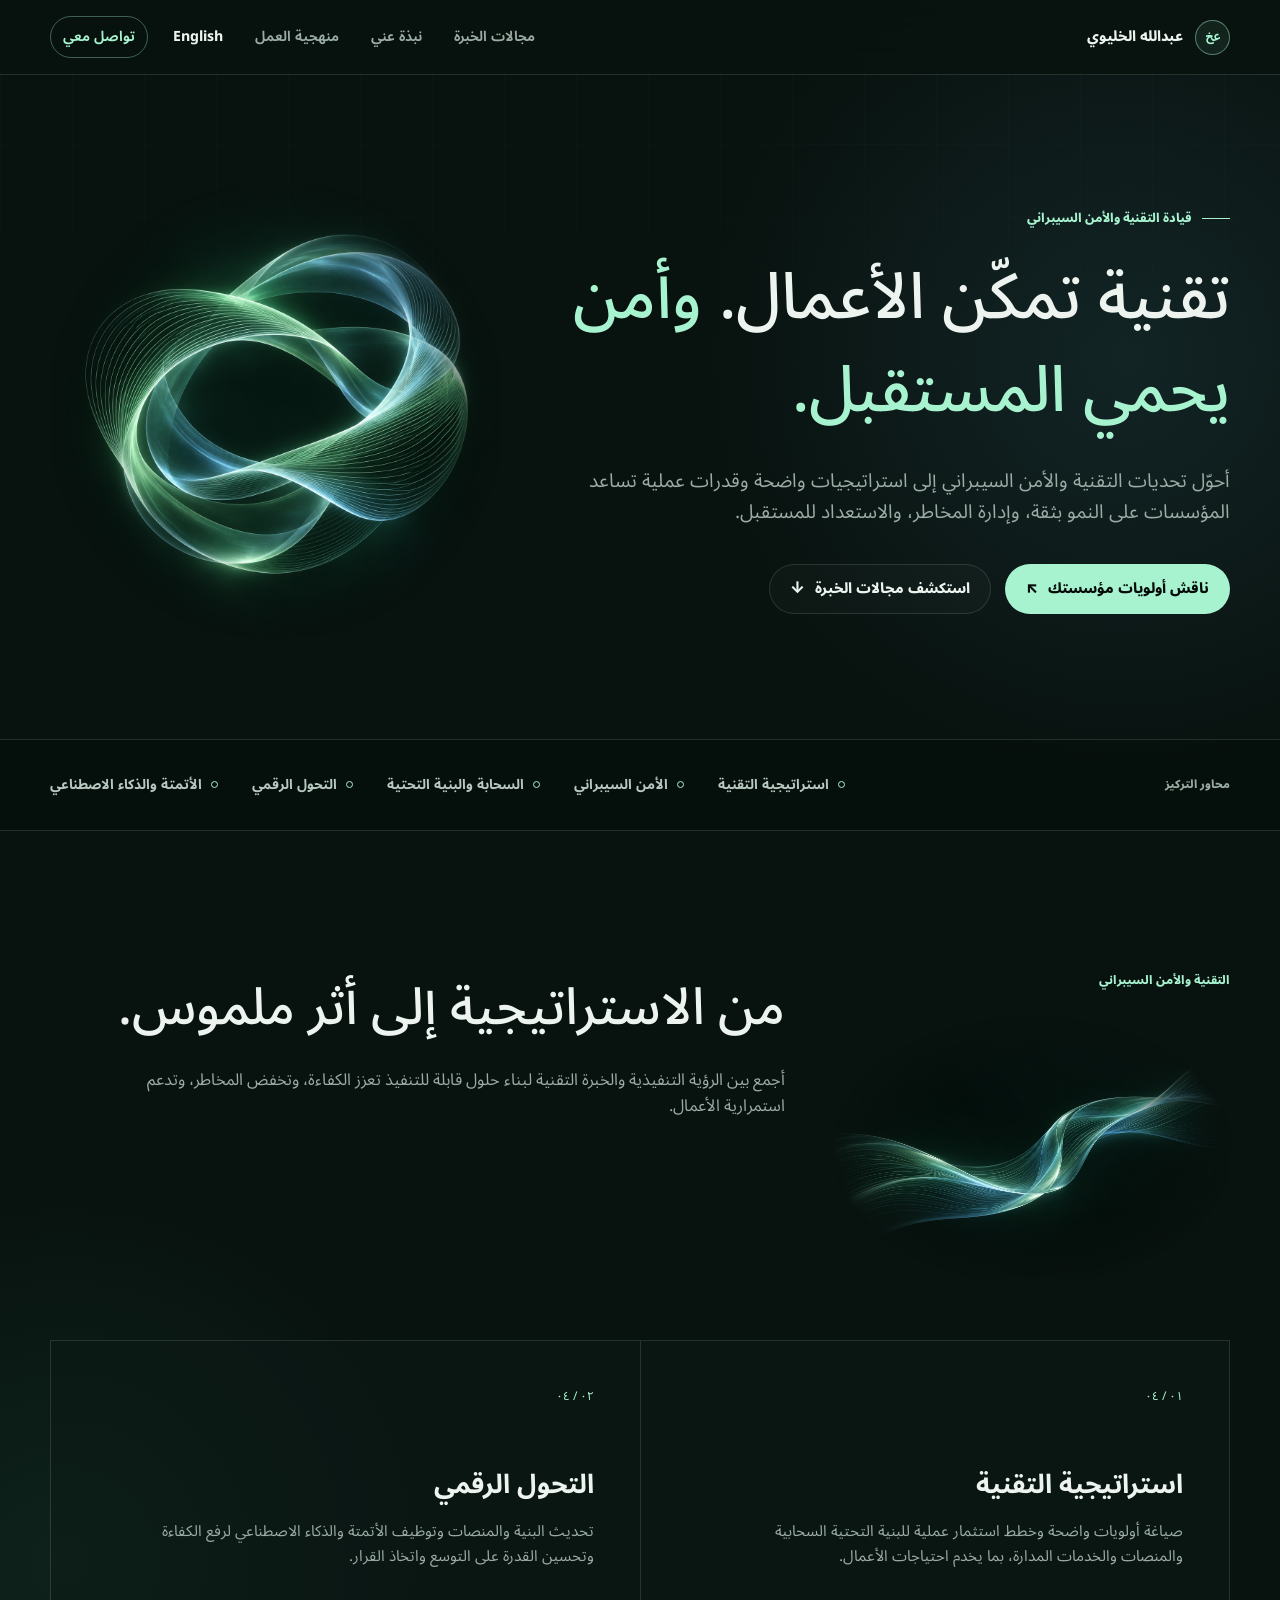
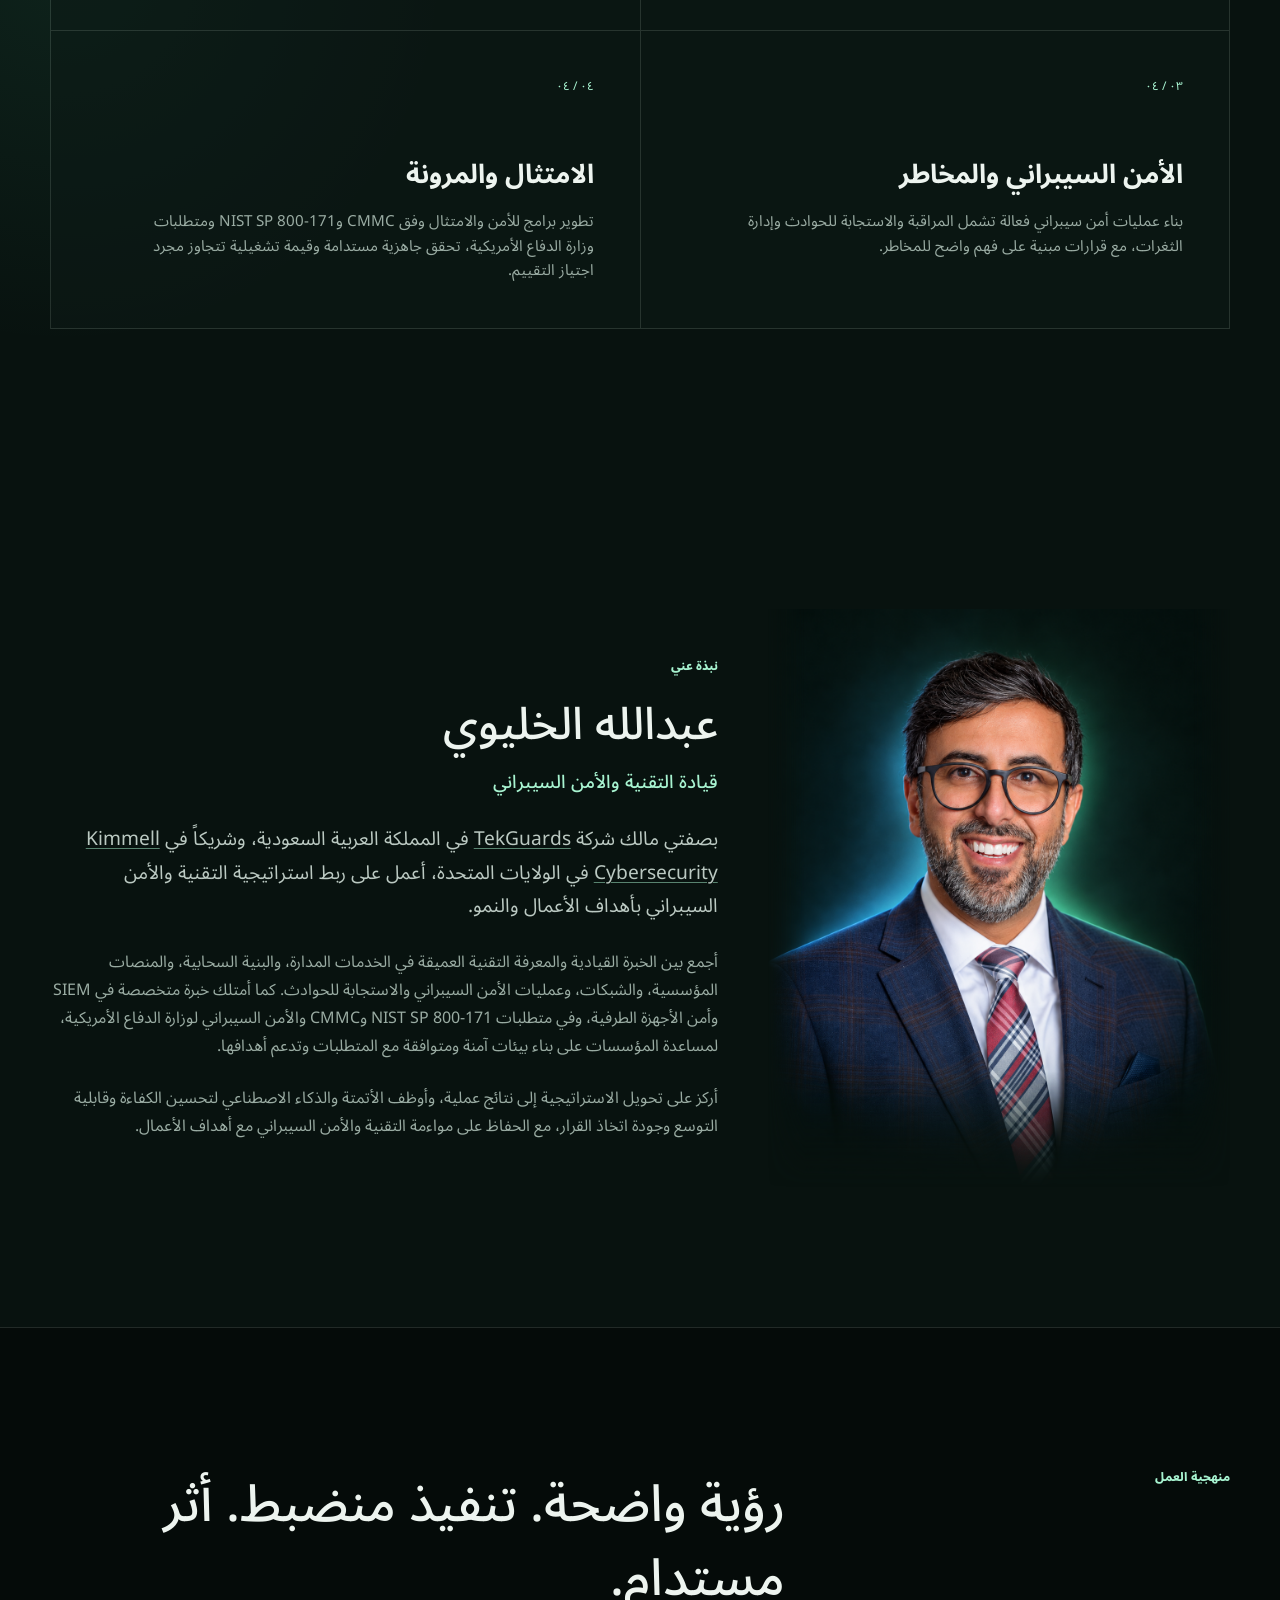
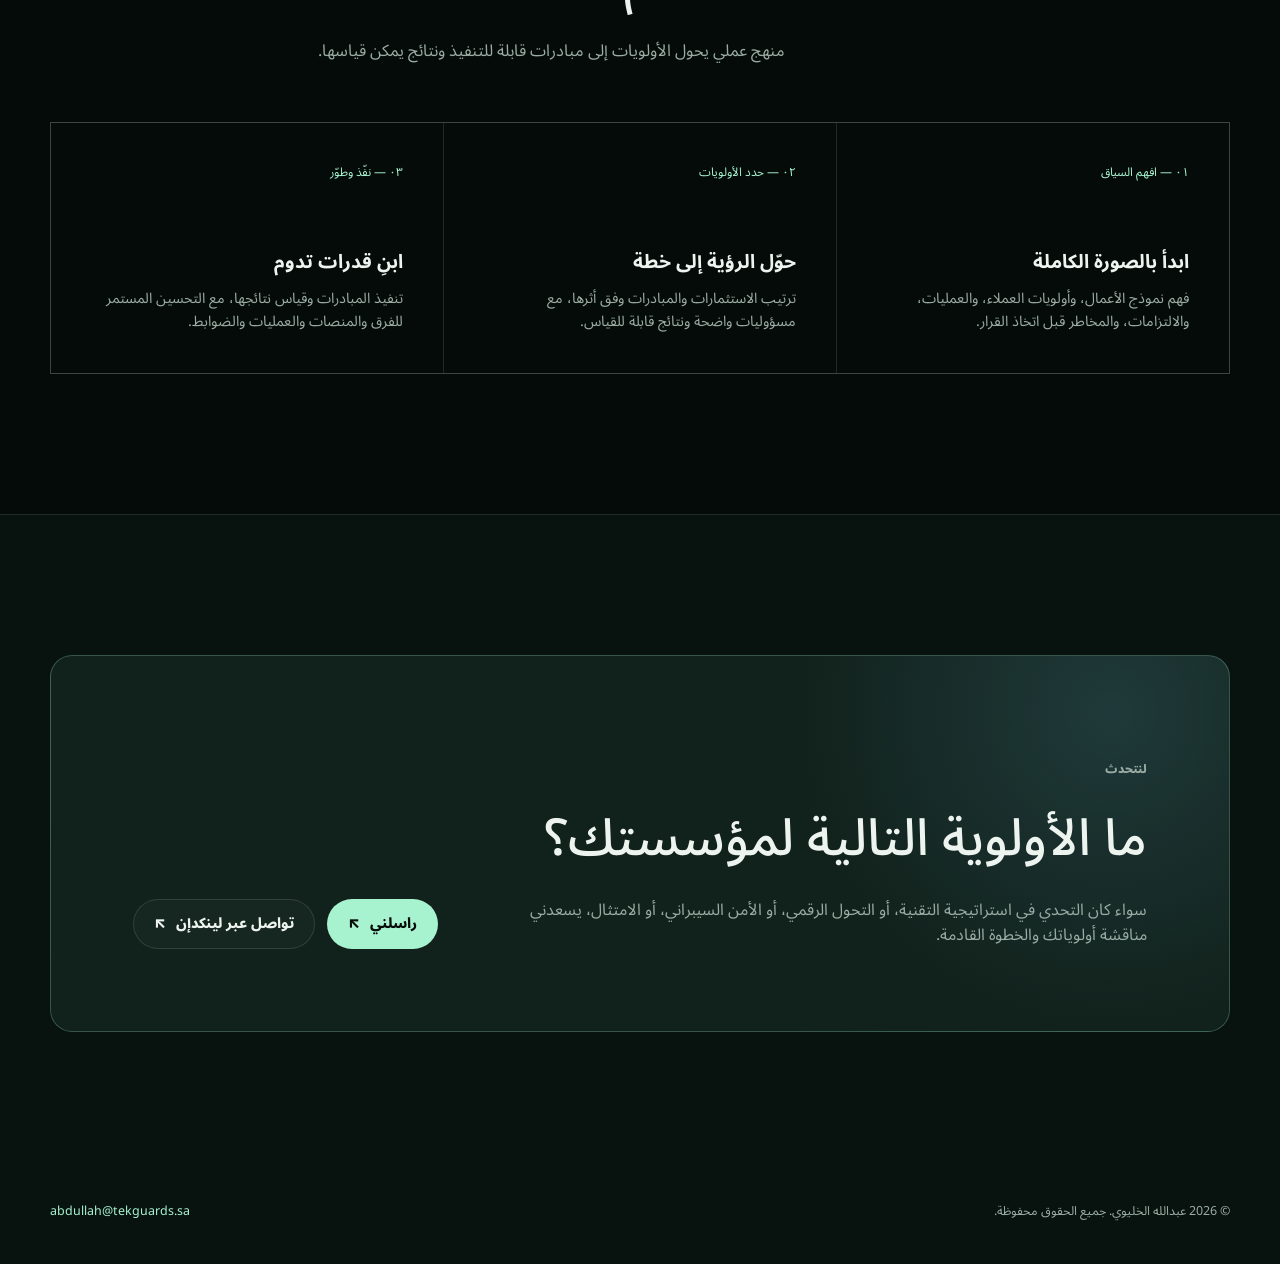
==== commit 9f2630b3: "Add approved portrait design to English and Arabic About sections" ====
--- a/ar/index.html
+++ b/ar/index.html
@@ -23,7 +23,7 @@
   <title>عبدالله الخليوي | قيادة التقنية والأمن السيبراني</title>
 
   <link rel="preload" href="../fonts/noto-sans-arabic.woff2" as="font" type="font/woff2" crossorigin>
-  <link rel="stylesheet" href="../styles.css?v=20261004-progress-motion">
+  <link rel="stylesheet" href="../styles.css?v=20261005-portrait">
 
   <script type="application/ld+json">
     {
@@ -185,11 +185,14 @@
 
     <section id="about">
       <div class="container about-grid">
-        <div>
-          <h2 class="kicker">نبذة عني</h2>
+        <div class="about-portrait">
+          <img src="../images/abdullah-portrait.png" alt="صورة عبدالله الخليوي" width="1122" height="1402" loading="lazy" decoding="async">
         </div>
         <div class="about-copy">
-          <p>بصفتي مالك شركة <a href="https://tekguards.sa" target="_blank" rel="noopener noreferrer" lang="en" dir="ltr">TekGuards</a> في المملكة العربية السعودية، وشريكاً في <a href="https://kimmell.com" target="_blank" rel="noopener noreferrer" lang="en" dir="ltr">Kimmell Cybersecurity</a> في الولايات المتحدة، أعمل على ربط استراتيجية التقنية والأمن السيبراني بأهداف الأعمال والنمو.</p>
+          <p class="kicker">نبذة عني</p>
+          <h2 class="about-name">عبدالله الخليوي</h2>
+          <p class="about-role">قيادة التقنية والأمن السيبراني</p>
+          <p class="about-intro">بصفتي مالك شركة <a href="https://tekguards.sa" target="_blank" rel="noopener noreferrer" lang="en" dir="ltr">TekGuards</a> في المملكة العربية السعودية، وشريكاً في <a href="https://kimmell.com" target="_blank" rel="noopener noreferrer" lang="en" dir="ltr">Kimmell Cybersecurity</a> في الولايات المتحدة، أعمل على ربط استراتيجية التقنية والأمن السيبراني بأهداف الأعمال والنمو.</p>
           <p>أجمع بين الخبرة القيادية والمعرفة التقنية العميقة في الخدمات المدارة، والبنية السحابية، والمنصات المؤسسية، والشبكات، وعمليات الأمن السيبراني والاستجابة للحوادث. كما أمتلك خبرة متخصصة في <bdi dir="ltr">SIEM</bdi> وأمن الأجهزة الطرفية، وفي متطلبات <bdi dir="ltr">NIST SP 800-171</bdi> و<bdi dir="ltr">CMMC</bdi> والأمن السيبراني لوزارة الدفاع الأمريكية، لمساعدة المؤسسات على بناء بيئات آمنة ومتوافقة مع المتطلبات وتدعم أهدافها.</p>
           <p>أركز على تحويل الاستراتيجية إلى نتائج عملية، وأوظف الأتمتة والذكاء الاصطناعي لتحسين الكفاءة وقابلية التوسع وجودة اتخاذ القرار، مع الحفاظ على مواءمة التقنية والأمن السيبراني مع أهداف الأعمال.</p>
         </div>
--- a/styles.css
+++ b/styles.css
@@ -592,27 +592,58 @@
 
     .about-grid {
       display: grid;
-      grid-template-columns: 0.7fr 1.3fr;
+      grid-template-columns: 0.9fr 1.3fr;
       gap: 50px;
-      align-items: start;
+      align-items: center;
+    }
+
+    .about-portrait {
+      width: 100%;
+      max-width: 480px;
+      justify-self: center;
+      mask-image: linear-gradient(to bottom, black 80%, transparent),
+        linear-gradient(to right, transparent, black 8%, black 92%, transparent);
+      mask-composite: intersect;
+    }
+
+    .about-portrait img {
+      display: block;
+      width: 100%;
+      height: auto;
     }
 
     .about-copy p {
-      color: #bbc9c2;
-      font-family: inherit;
-      font-size: 1.9rem;
-      font-weight: 400;
-      letter-spacing: -0.02em;
-      line-height: 1.42;
+      color: var(--muted);
+      font-size: 1rem;
+      line-height: 1.75;
     }
 
     .about-copy p + p {
       margin-top: 24px;
-      color: var(--muted);
-      font-family: inherit;
-      font-size: 1rem;
-      letter-spacing: 0;
-      line-height: 1.75;
+    }
+
+    .about-copy .kicker {
+      color: var(--accent);
+      font-size: 0.75rem;
+    }
+
+    .about-name,
+    html[lang="ar-SA"] .about-name {
+      margin-top: 20px;
+      font-size: clamp(2rem, 3.5vw, 3.2rem);
+      line-height: 1.25;
+    }
+
+    .about-copy .about-role {
+      margin-top: 14px;
+      color: var(--accent);
+      font-size: 1.15rem;
+      font-weight: 500;
+    }
+
+    .about-copy .about-intro {
+      color: #bbc9c2;
+      font-size: 1.2rem;
     }
 
     .about-copy a {
@@ -813,8 +844,8 @@
         font-size: 1.5rem;
       }
 
-      .about-copy p {
-        font-size: 1.75rem;
+      .about-portrait {
+        max-width: 360px;
       }
 
       .hero-art {
@@ -918,8 +949,8 @@
         font-size: 1.3rem;
       }
 
-      .about-copy p {
-        font-size: 1.4rem;
+      .about-copy .about-intro {
+        font-size: 1.1rem;
       }
 
       .trust-inner {
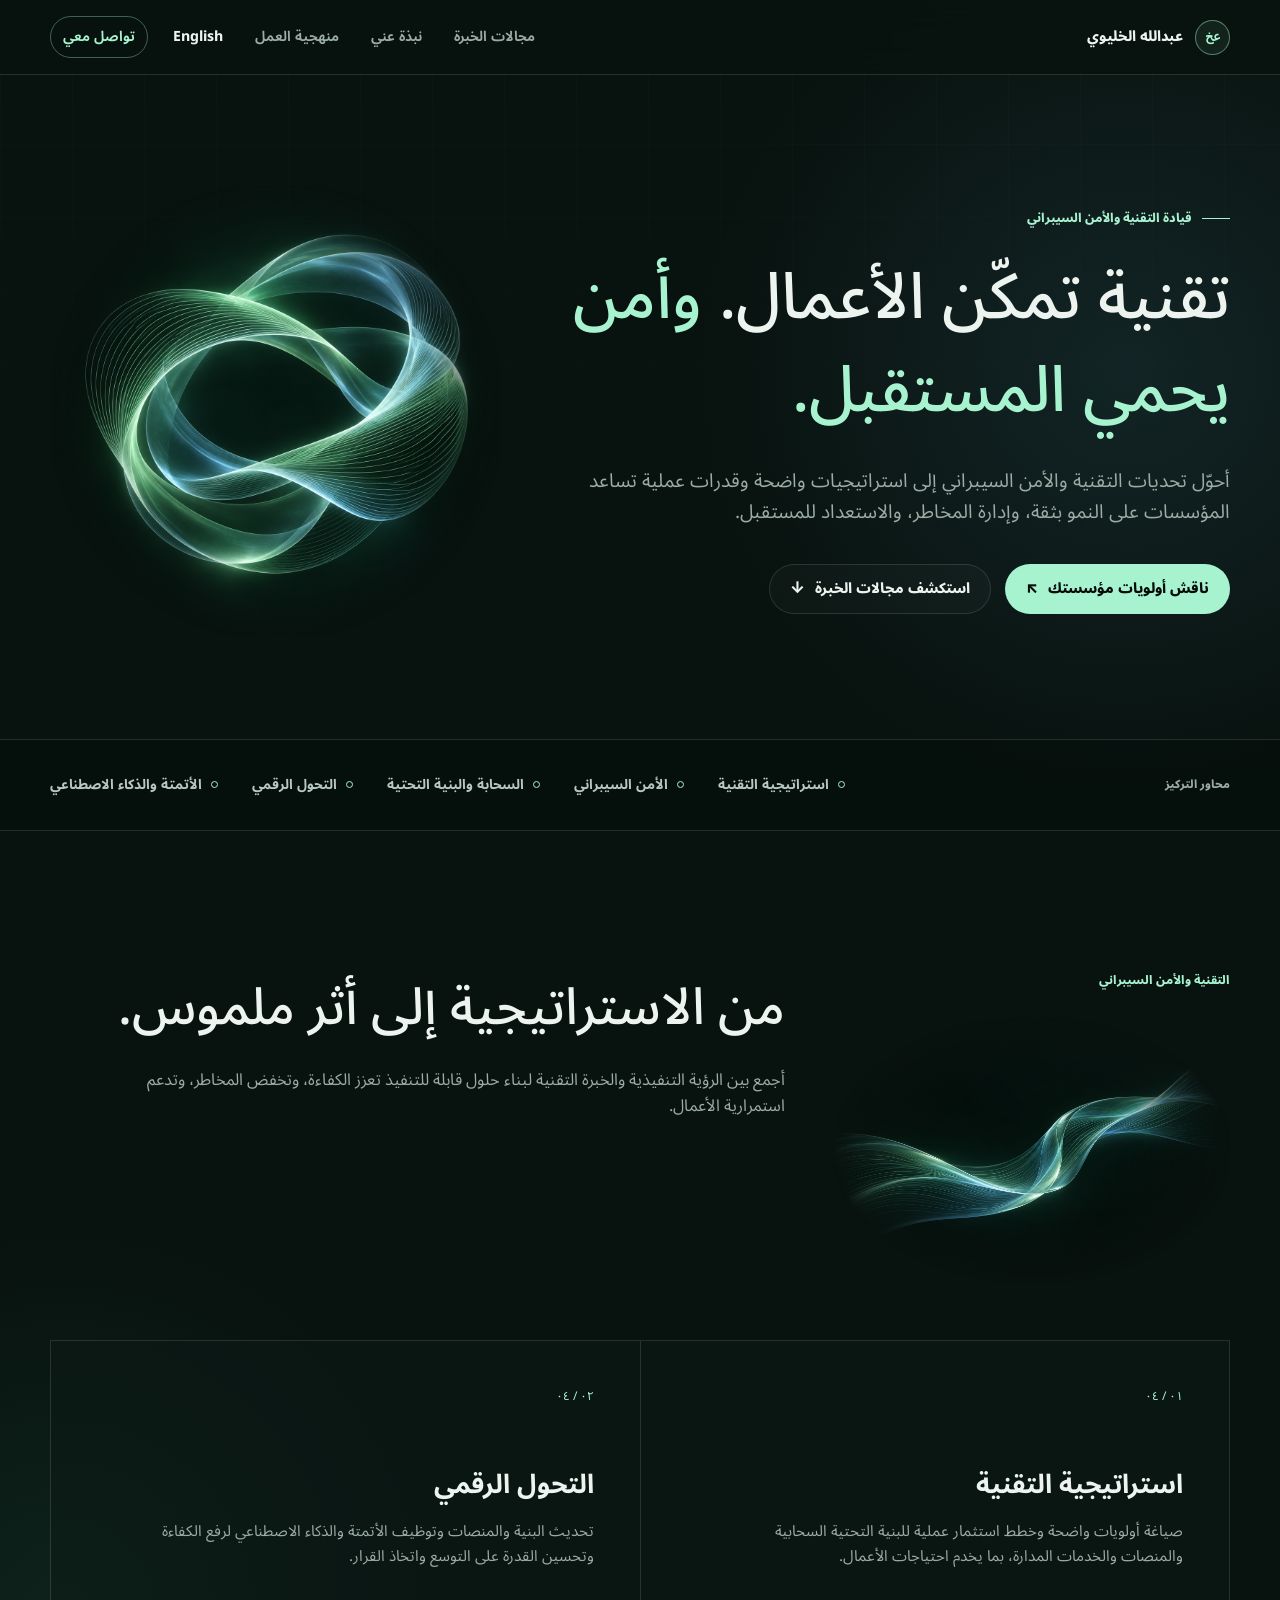
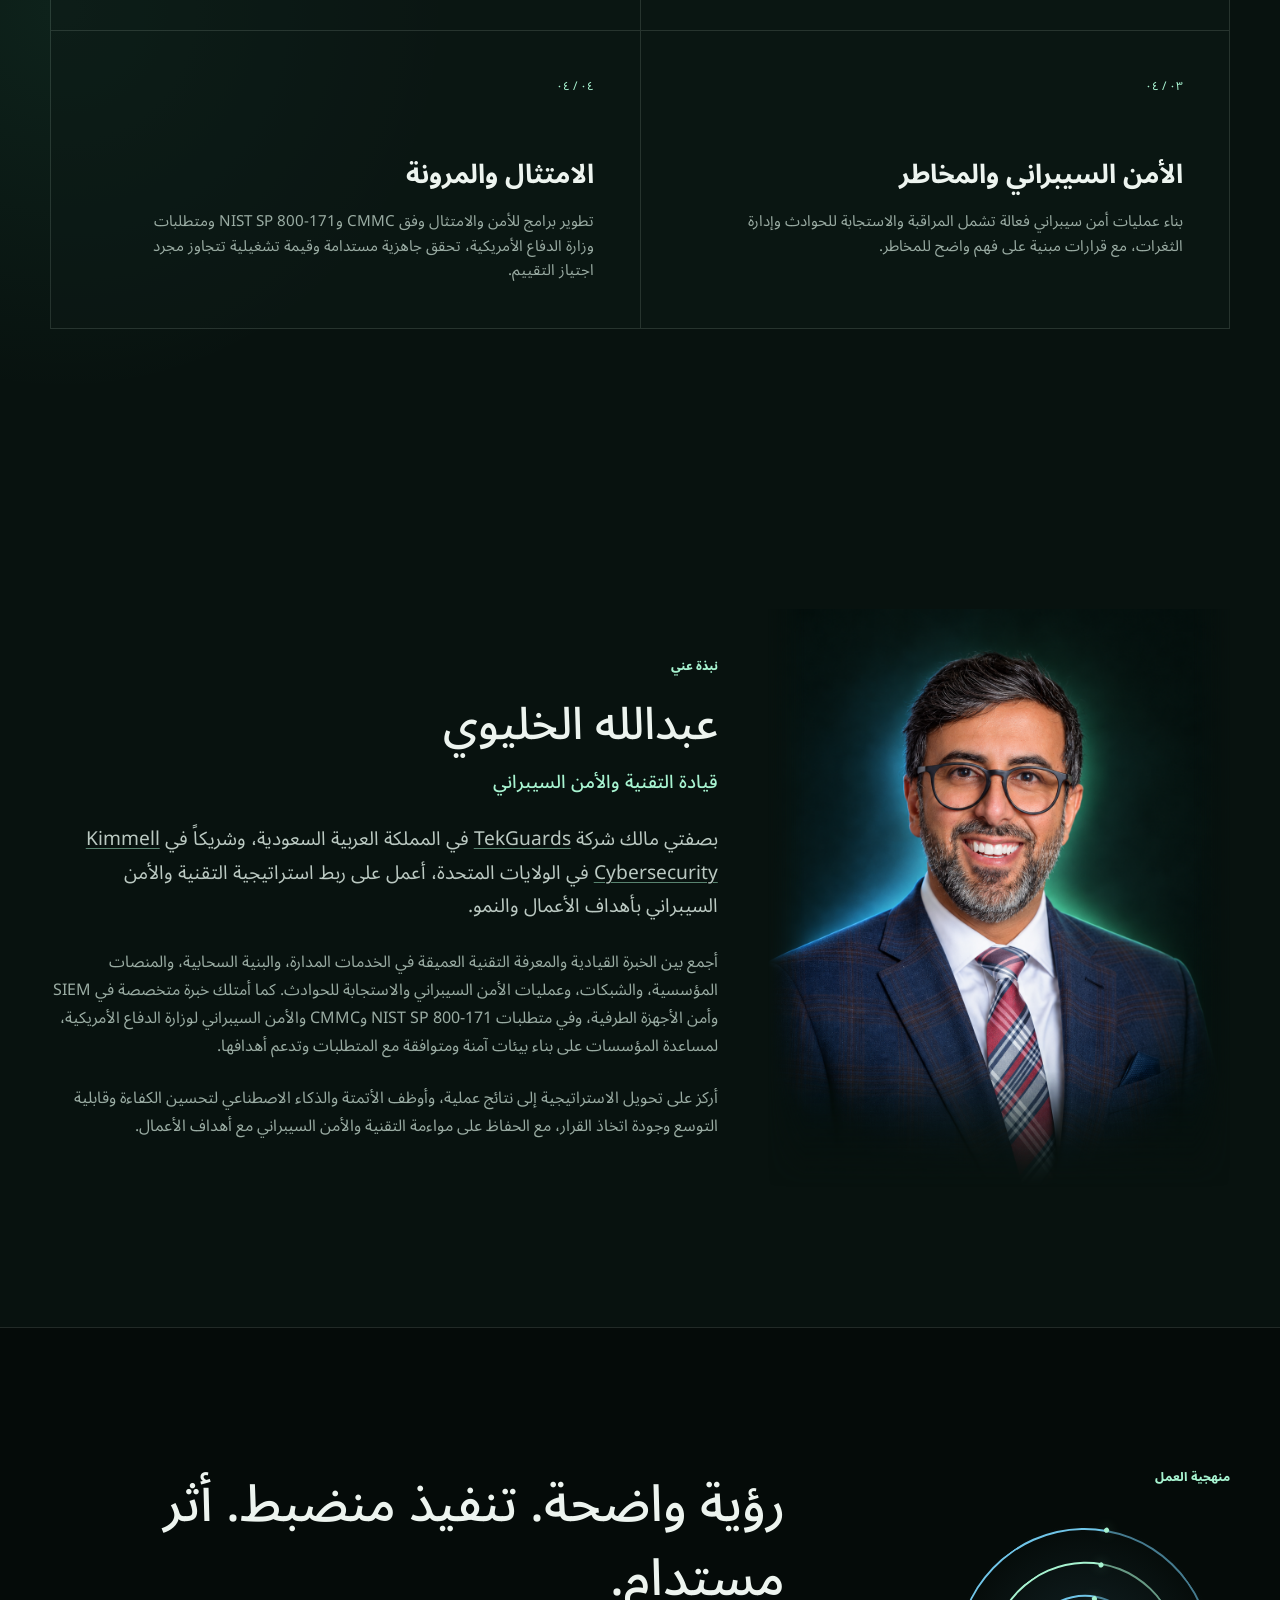
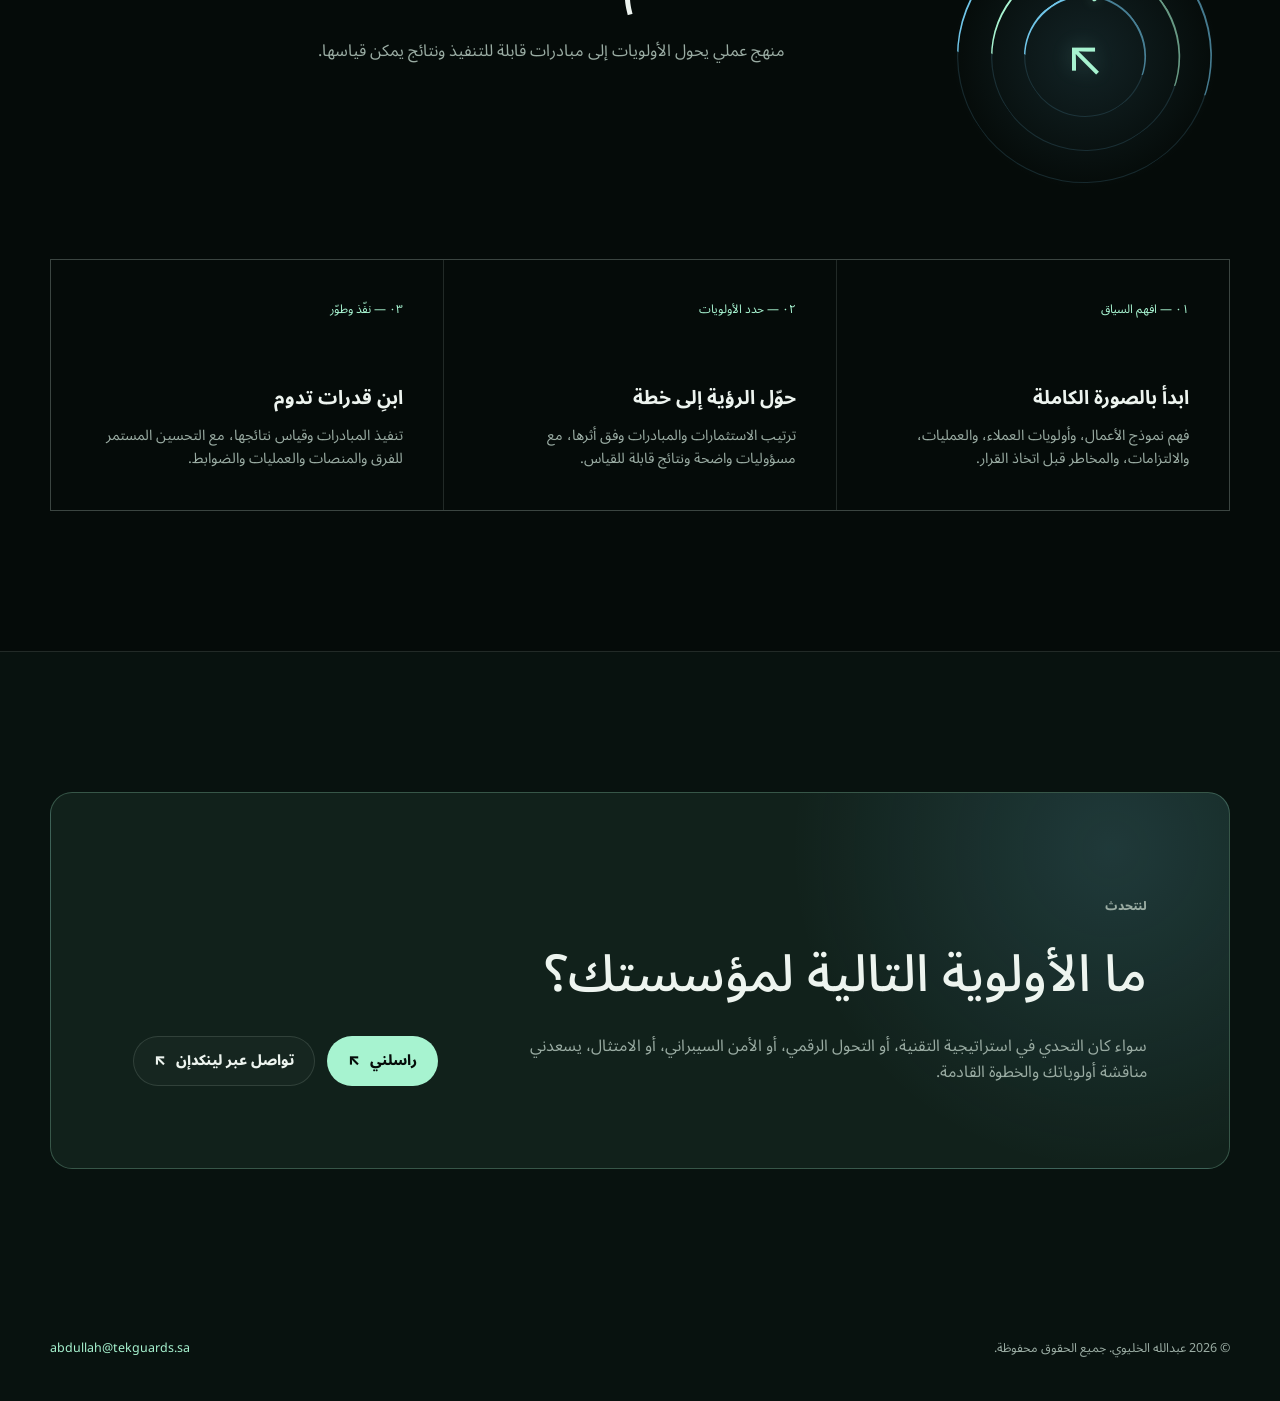
==== commit e6822fc5: "Add animated compass graphic to Working approach in both languages" ====
--- a/ar/index.html
+++ b/ar/index.html
@@ -23,7 +23,7 @@
   <title>عبدالله الخليوي | قيادة التقنية والأمن السيبراني</title>
 
   <link rel="preload" href="../fonts/noto-sans-arabic.woff2" as="font" type="font/woff2" crossorigin>
-  <link rel="stylesheet" href="../styles.css?v=20261005-portrait">
+  <link rel="stylesheet" href="../styles.css?v=20261005-compass">
 
   <script type="application/ld+json">
     {
@@ -202,7 +202,15 @@
     <section class="approach" id="approach">
       <div class="container">
         <div class="section-heading">
-          <p class="kicker">منهجية العمل</p>
+          <div class="approach-visual">
+            <p class="kicker">منهجية العمل</p>
+            <div class="approach-compass" aria-hidden="true">
+              <span class="compass-ring"></span>
+              <span class="compass-ring"></span>
+              <span class="compass-ring"></span>
+              <span class="compass-direction">↖</span>
+            </div>
+          </div>
           <div>
             <h2>رؤية واضحة. تنفيذ منضبط. أثر مستدام.</h2>
             <p class="section-intro">منهج عملي يحول الأولويات إلى مبادرات قابلة للتنفيذ ونتائج يمكن قياسها.</p>
--- a/styles.css
+++ b/styles.css
@@ -868,6 +868,10 @@
         justify-self: center;
       }
 
+      .approach-visual {
+        display: contents;
+      }
+
       .steps {
         grid-template-columns: 1fr;
       }
@@ -1013,3 +1017,68 @@
         transition-duration: 0.01ms !important;
       }
     }
+
+/* Working approach: direction and clarity. */
+.approach-compass {
+  position: relative;
+  display: grid;
+  place-items: center;
+  width: min(100%, 290px);
+  aspect-ratio: 1;
+  margin-top: 24px;
+  background: radial-gradient(circle, rgba(112,197,232,0.13), transparent 65%);
+}
+.compass-ring {
+  position: absolute;
+  width: 88%;
+  aspect-ratio: 1;
+  border: 1px solid rgba(112,197,232,0.16);
+  border-top: 2px solid var(--blue);
+  border-right: 2px solid rgba(112,197,232,0.6);
+  border-radius: 50%;
+  transform: rotate(-35deg);
+  animation: compass-drift 12s ease-in-out infinite alternate;
+}
+.compass-ring:nth-child(2) {
+  width: 65%;
+  border-top-color: var(--accent);
+  border-right-color: rgba(167,243,208,0.6);
+  animation-delay: -4s;
+}
+.compass-ring:nth-child(3) {
+  width: 42%;
+  animation-delay: -8s;
+}
+.compass-ring::after {
+  content: "";
+  position: absolute;
+  top: 13%;
+  right: 13%;
+  width: 5px;
+  height: 5px;
+  background: var(--accent);
+  border-radius: 50%;
+  box-shadow: 0 0 12px rgba(167,243,208,0.45);
+}
+.compass-direction {
+  color: var(--accent);
+  font-size: 3.2rem;
+  line-height: 1;
+  font-family: var(--font-latin);
+  text-shadow: 0 0 22px rgba(167,243,208,0.2);
+}
+@keyframes compass-drift {
+  from { transform: rotate(-35deg); }
+  to { transform: rotate(15deg); }
+}
+@media (max-width: 900px) {
+ .approach-compass {
+   order: 1;
+   justify-self: center;
+   width: min(100%, 240px);
+   margin-top: 10px;
+ }
+}
+@media (prefers-reduced-motion: reduce) {
+ .compass-ring { animation: none; }
+}
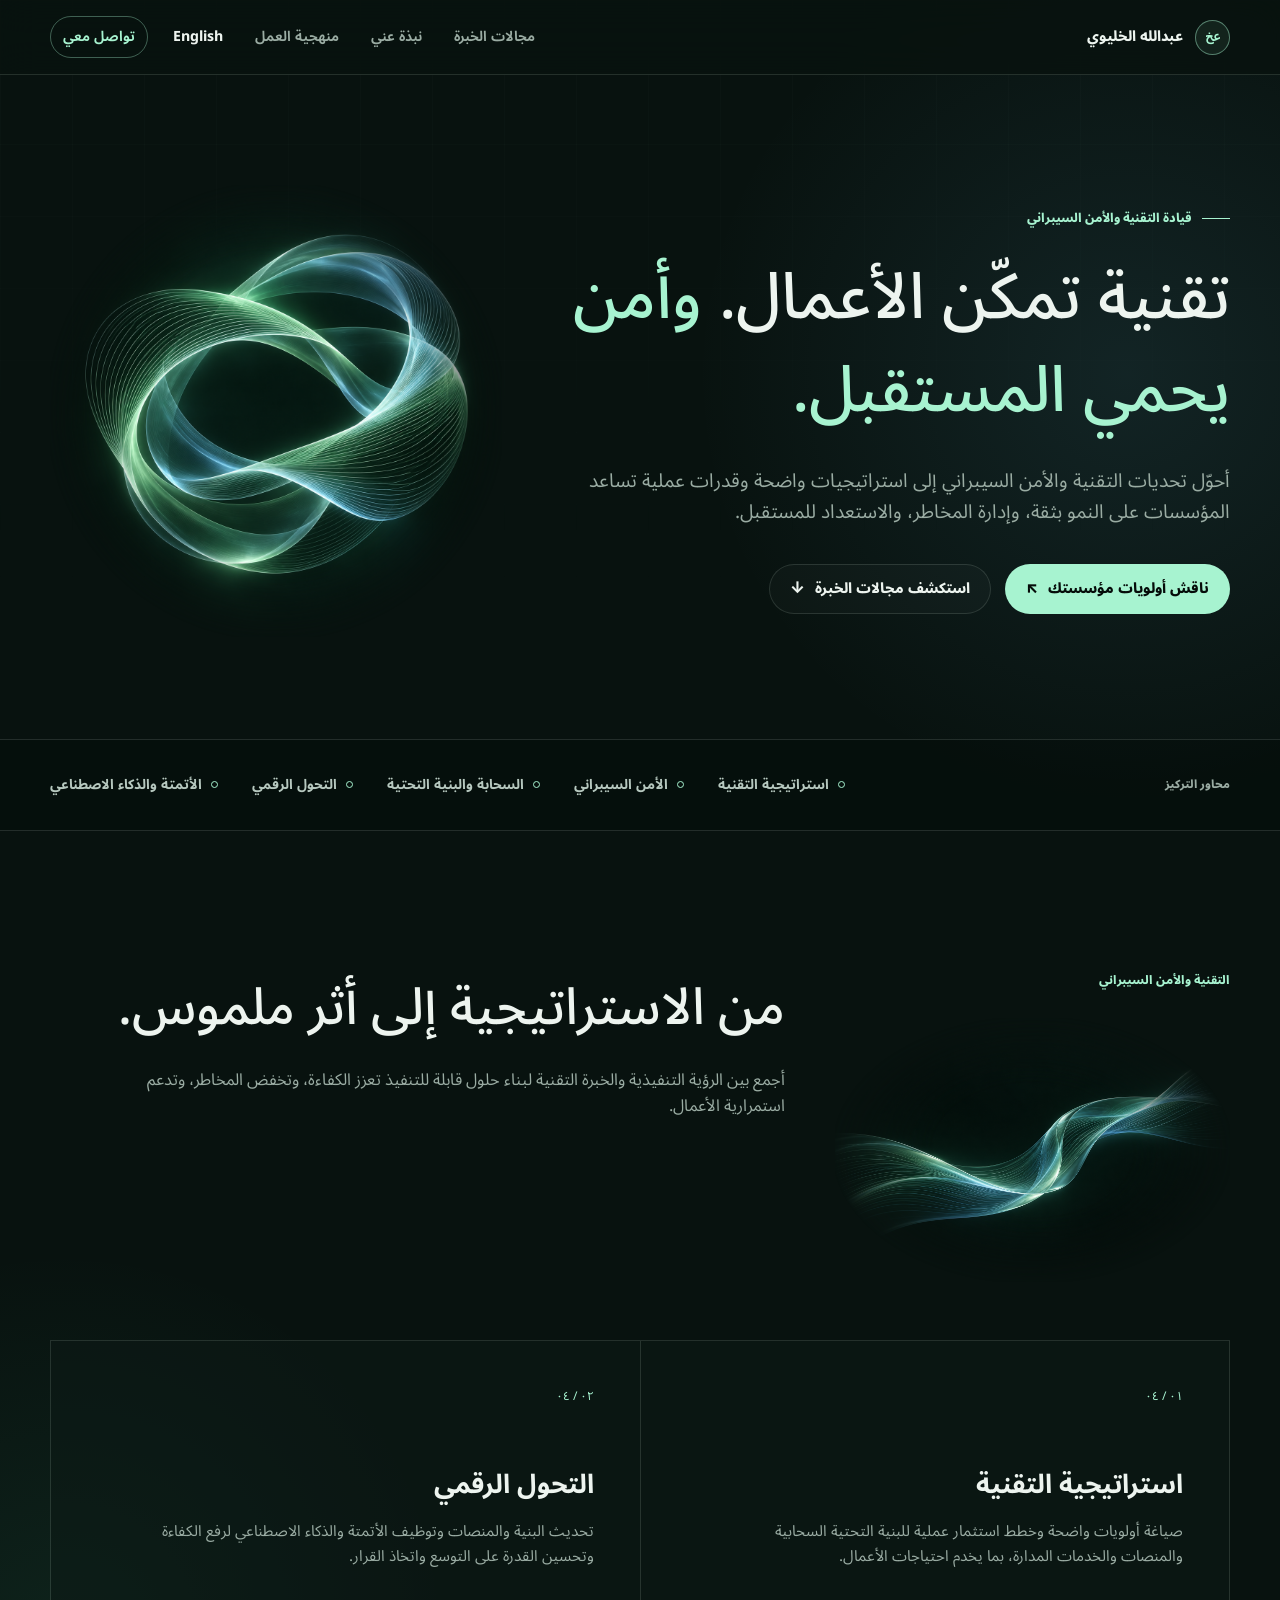
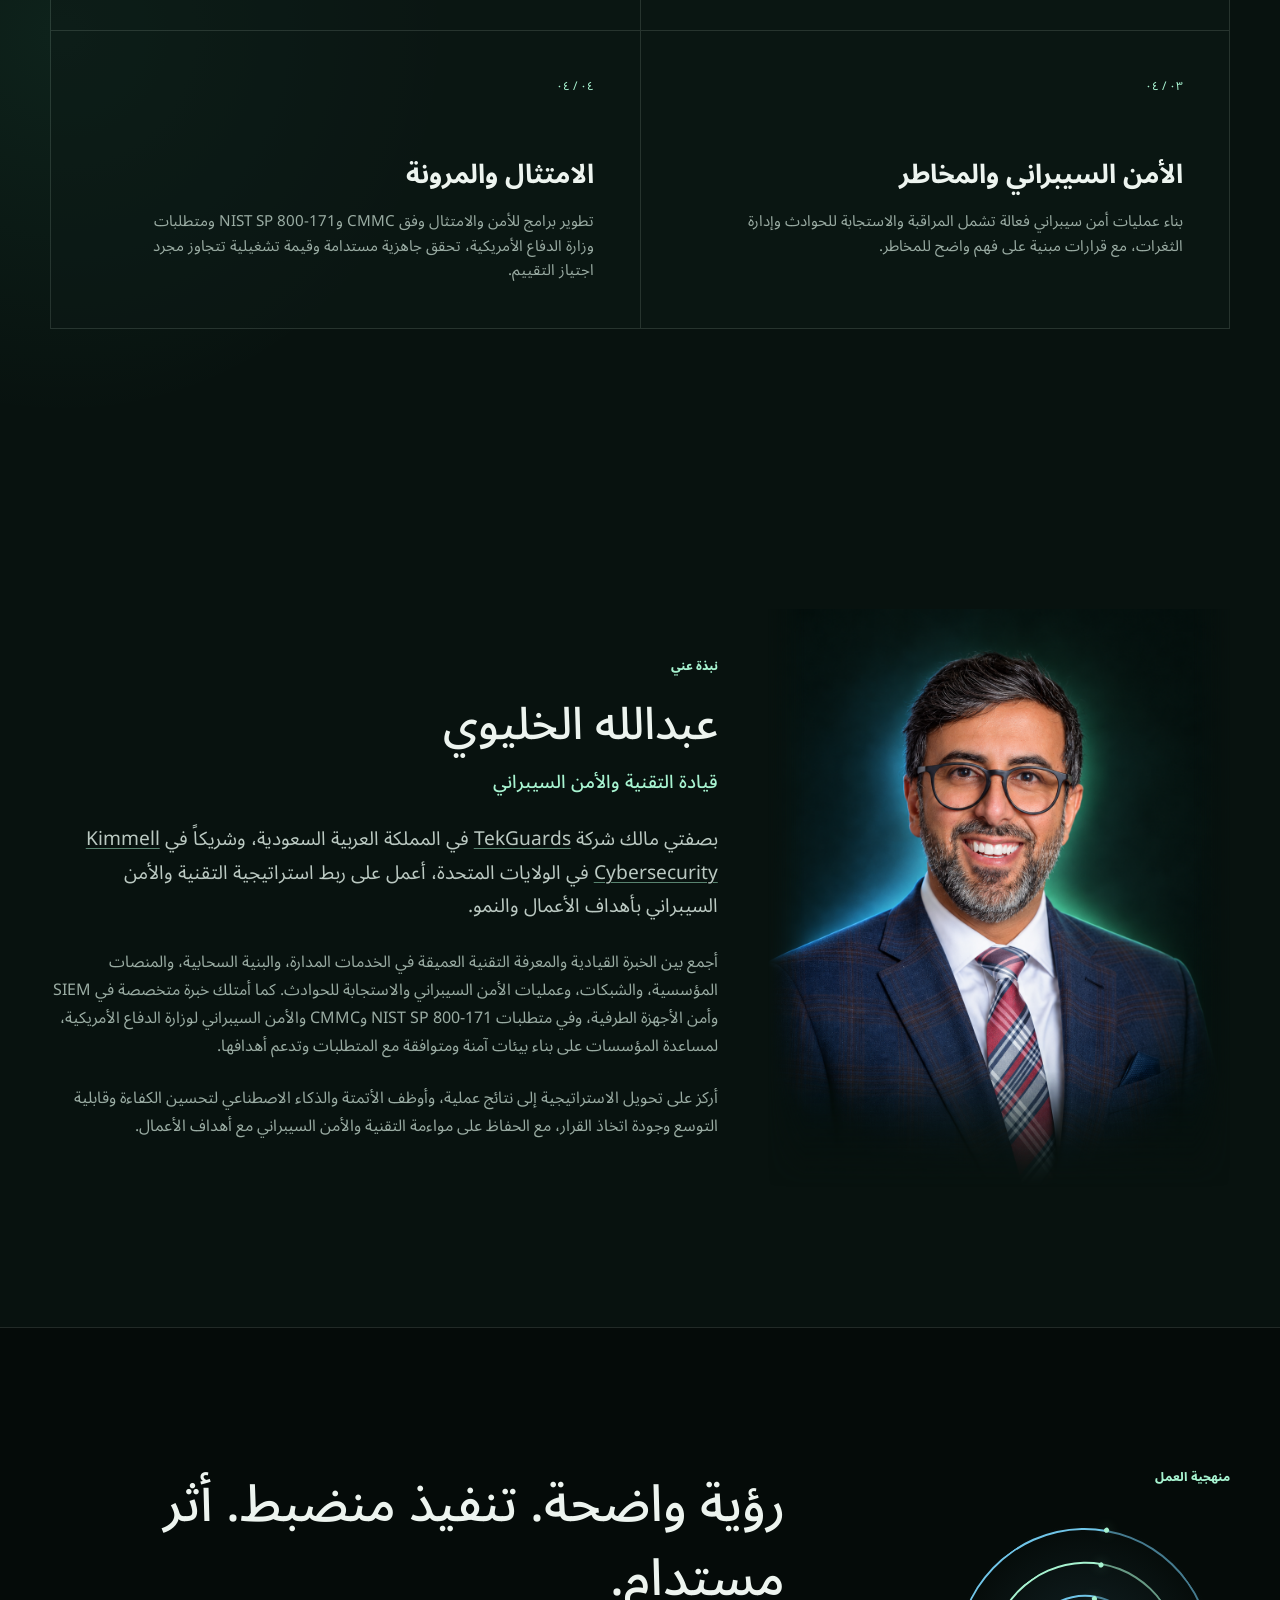
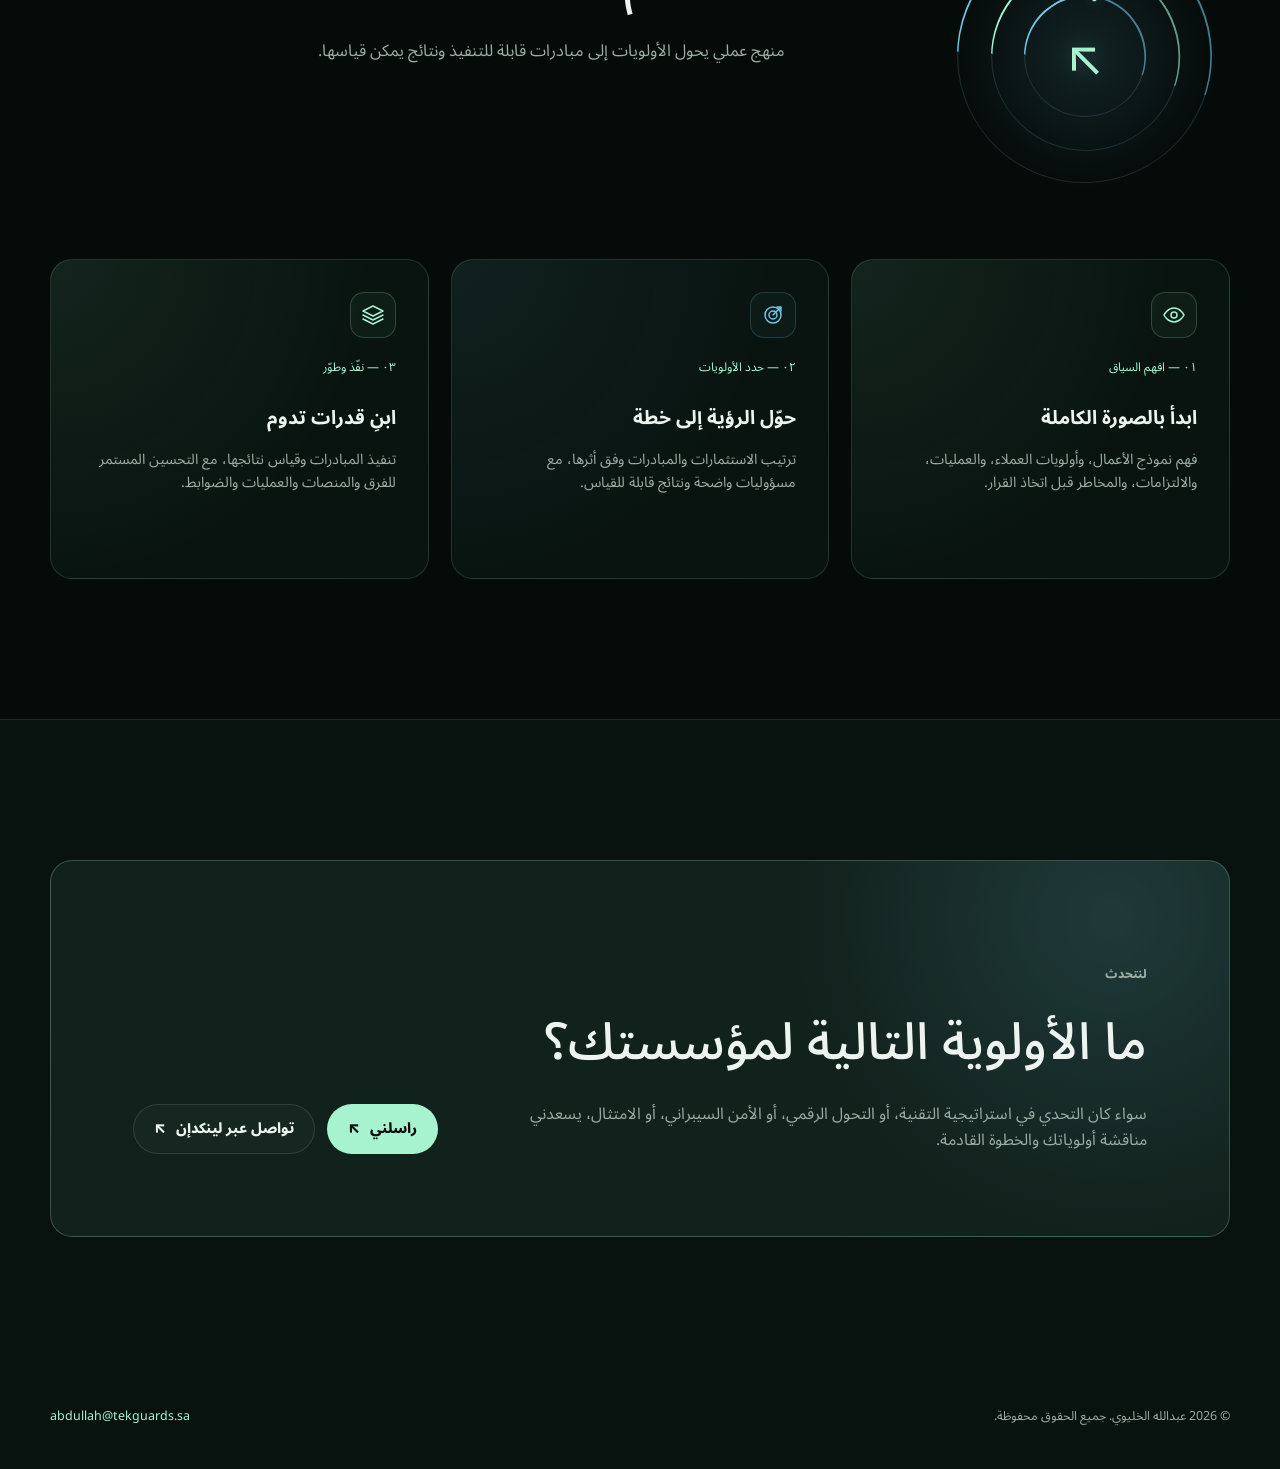
==== commit 419bef8c: "Refresh Working approach cards with rounded styling and icons" ====
--- a/ar/index.html
+++ b/ar/index.html
@@ -23,7 +23,7 @@
   <title>عبدالله الخليوي | قيادة التقنية والأمن السيبراني</title>
 
   <link rel="preload" href="../fonts/noto-sans-arabic.woff2" as="font" type="font/woff2" crossorigin>
-  <link rel="stylesheet" href="../styles.css?v=20261005-compass">
+  <link rel="stylesheet" href="../styles.css?v=20261005-cards">
 
   <script type="application/ld+json">
     {
@@ -219,16 +219,19 @@
 
         <div class="steps">
           <article class="step">
+            <div class="step-icon" aria-hidden="true"><svg viewBox="0 0 24 24" fill="none" stroke="currentColor" stroke-width="1.5" stroke-linecap="round" stroke-linejoin="round"><path d="M2 12s3.5-7 10-7 10 7 10 7-3.5 7-10 7S2 12 2 12Z"/><circle cx="12" cy="12" r="3"/></svg></div>
             <span>٠١ — افهم السياق</span>
             <h3>ابدأ بالصورة الكاملة</h3>
             <p>فهم نموذج الأعمال، وأولويات العملاء، والعمليات، والالتزامات، والمخاطر قبل اتخاذ القرار.</p>
           </article>
           <article class="step">
+            <div class="step-icon" aria-hidden="true"><svg viewBox="0 0 24 24" fill="none" stroke="currentColor" stroke-width="1.5" stroke-linecap="round" stroke-linejoin="round"><circle cx="12" cy="12" r="8"/><circle cx="12" cy="12" r="4"/><path d="m12 12 8-8M16 4h4v4"/></svg></div>
             <span>٠٢ — حدد الأولويات</span>
             <h3>حوّل الرؤية إلى خطة</h3>
             <p>ترتيب الاستثمارات والمبادرات وفق أثرها، مع مسؤوليات واضحة ونتائج قابلة للقياس.</p>
           </article>
           <article class="step">
+            <div class="step-icon" aria-hidden="true"><svg viewBox="0 0 24 24" fill="none" stroke="currentColor" stroke-width="1.5" stroke-linecap="round" stroke-linejoin="round"><path d="m12 3 10 5-10 5L2 8l10-5ZM2 12l10 5 10-5M2 16l10 5 10-5"/></svg></div>
             <span>٠٣ — نفّذ وطوّر</span>
             <h3>ابنِ قدرات تدوم</h3>
             <p>تنفيذ المبادرات وقياس نتائجها، مع التحسين المستمر للفرق والمنصات والعمليات والضوابط.</p>
--- a/styles.css
+++ b/styles.css
@@ -668,27 +668,30 @@
     .steps {
       display: grid;
       grid-template-columns: repeat(3, 1fr);
-      gap: 1px;
-      background: var(--line);
-      border: 1px solid var(--line);
+      gap: 22px;
+      background: transparent;
+      border: 0;
     }
 
     .step {
-      min-height: 250px;
-      padding: clamp(26px, 3.5vw, 40px);
-      background: var(--bg-deep);
+      min-height: 320px;
+      padding: 32px;
+      border: 1px solid rgba(167, 243, 208, 0.14);
+      border-radius: 22px;
+      background: radial-gradient(circle at 0 0, rgba(167, 243, 208, 0.07), transparent 65%), #091410;
+      transition: transform 220ms ease, border-color 220ms ease, box-shadow 220ms ease;
     }
 
     .step span {
       display: block;
-      margin-bottom: 64px;
+      margin-bottom: 26px;
       color: var(--accent);
       font-family: ui-monospace, "SFMono-Regular", Consolas, monospace;
       font-size: 0.75rem;
     }
 
     .step h3 {
-      margin-bottom: 10px;
+      margin-bottom: 14px;
       font-size: 1.2rem;
     }
 
@@ -881,7 +884,7 @@
       }
 
       .step span {
-        margin-bottom: 34px;
+        margin-bottom: 26px;
       }
 
       .contact-card {
@@ -1082,3 +1085,33 @@
 @media (prefers-reduced-motion: reduce) {
  .compass-ring { animation: none; }
 }
+
+.step:nth-child(2) {
+  background: radial-gradient(circle at 0 0, rgba(112,197,232,0.07), transparent 65%), #091410;
+}
+.step:hover {
+  transform: translateY(-5px);
+  border-color: rgba(167,243,208,0.35);
+  box-shadow: 0 16px 36px rgba(0,0,0,0.2);
+}
+.step-icon {
+  display: grid;
+  place-items: center;
+  width: 46px;
+  height: 46px;
+  margin-bottom: 20px;
+  border: 1px solid rgba(167,243,208,0.2);
+  border-radius: 14px;
+  color: var(--accent);
+  background: rgba(167,243,208,0.04);
+}
+.step:nth-child(2) .step-icon {
+ color: var(--blue);
+ border-color: rgba(112,197,232,0.2);
+ background: rgba(112,197,232,0.04);
+}
+.step-icon svg { width: 24px; height: 24px; }
+
+@media (prefers-reduced-motion: reduce) {
+  .step:hover { transform: none; }
+}
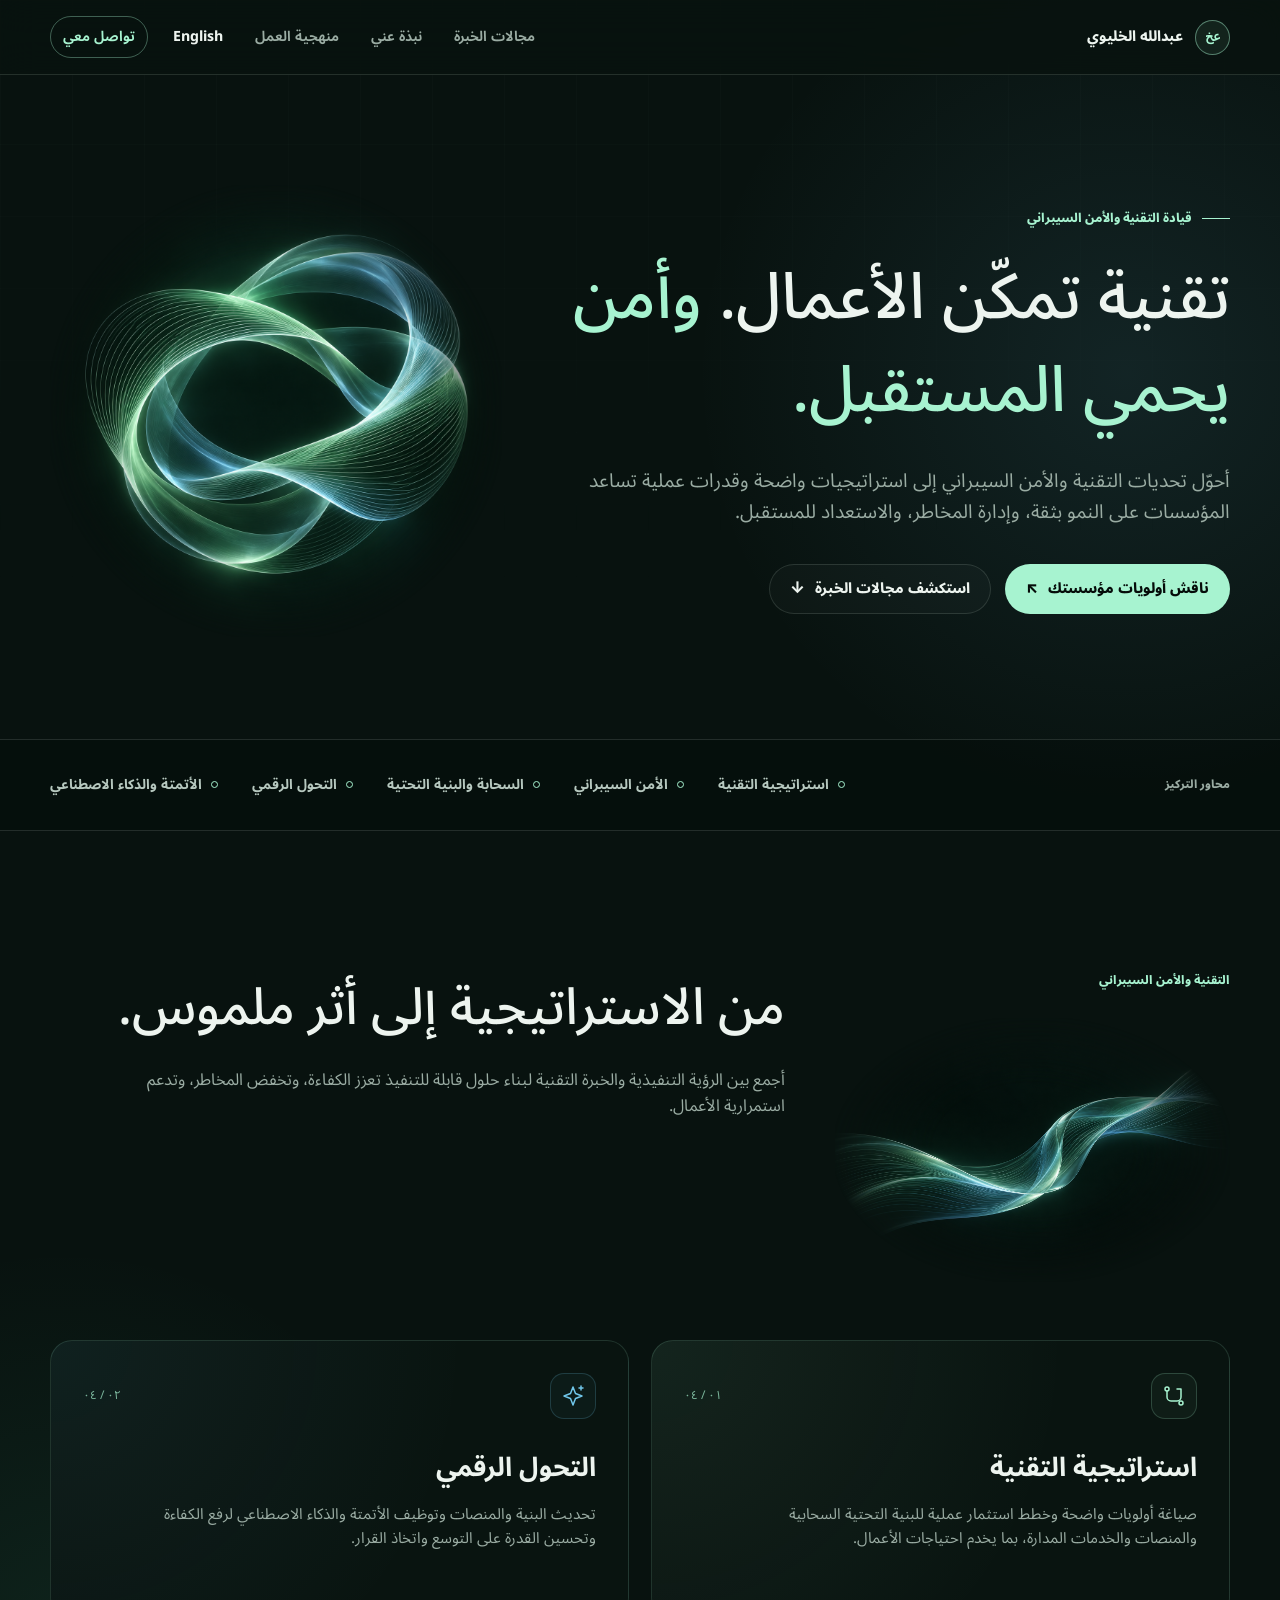
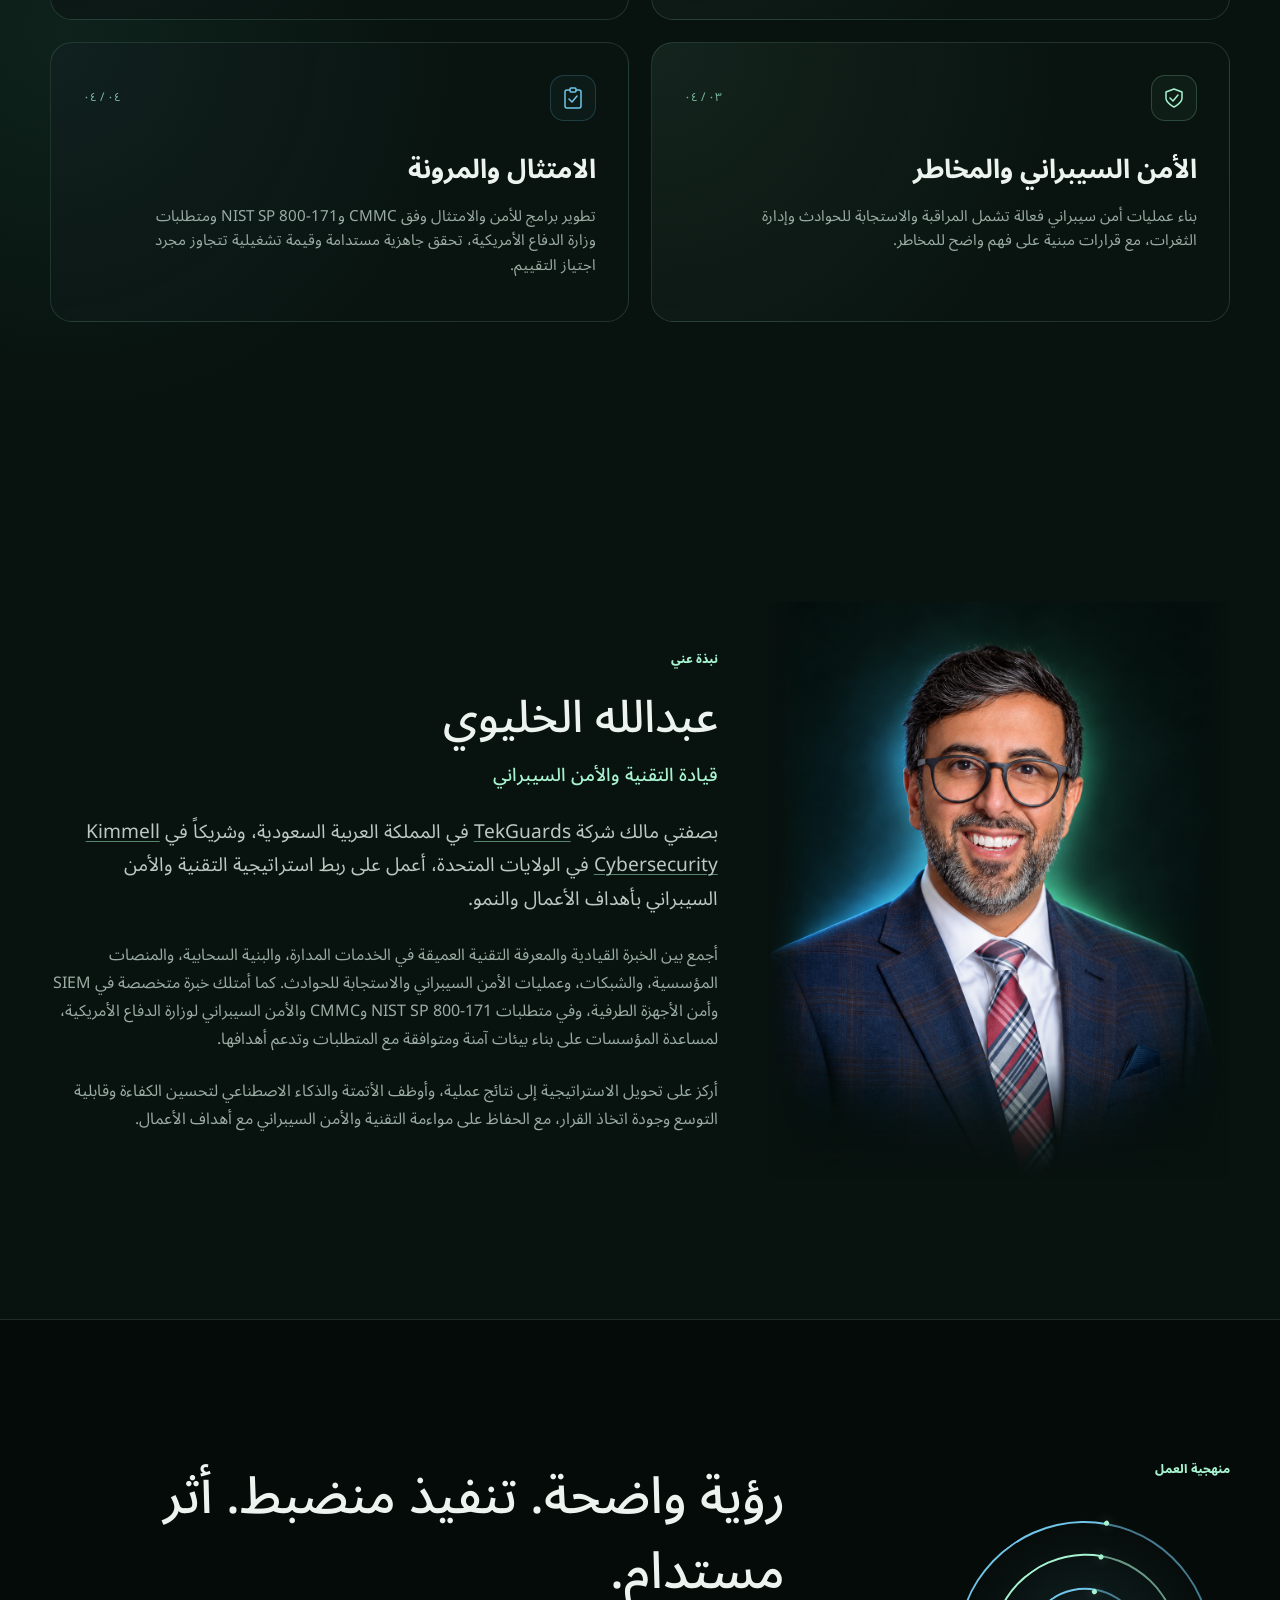
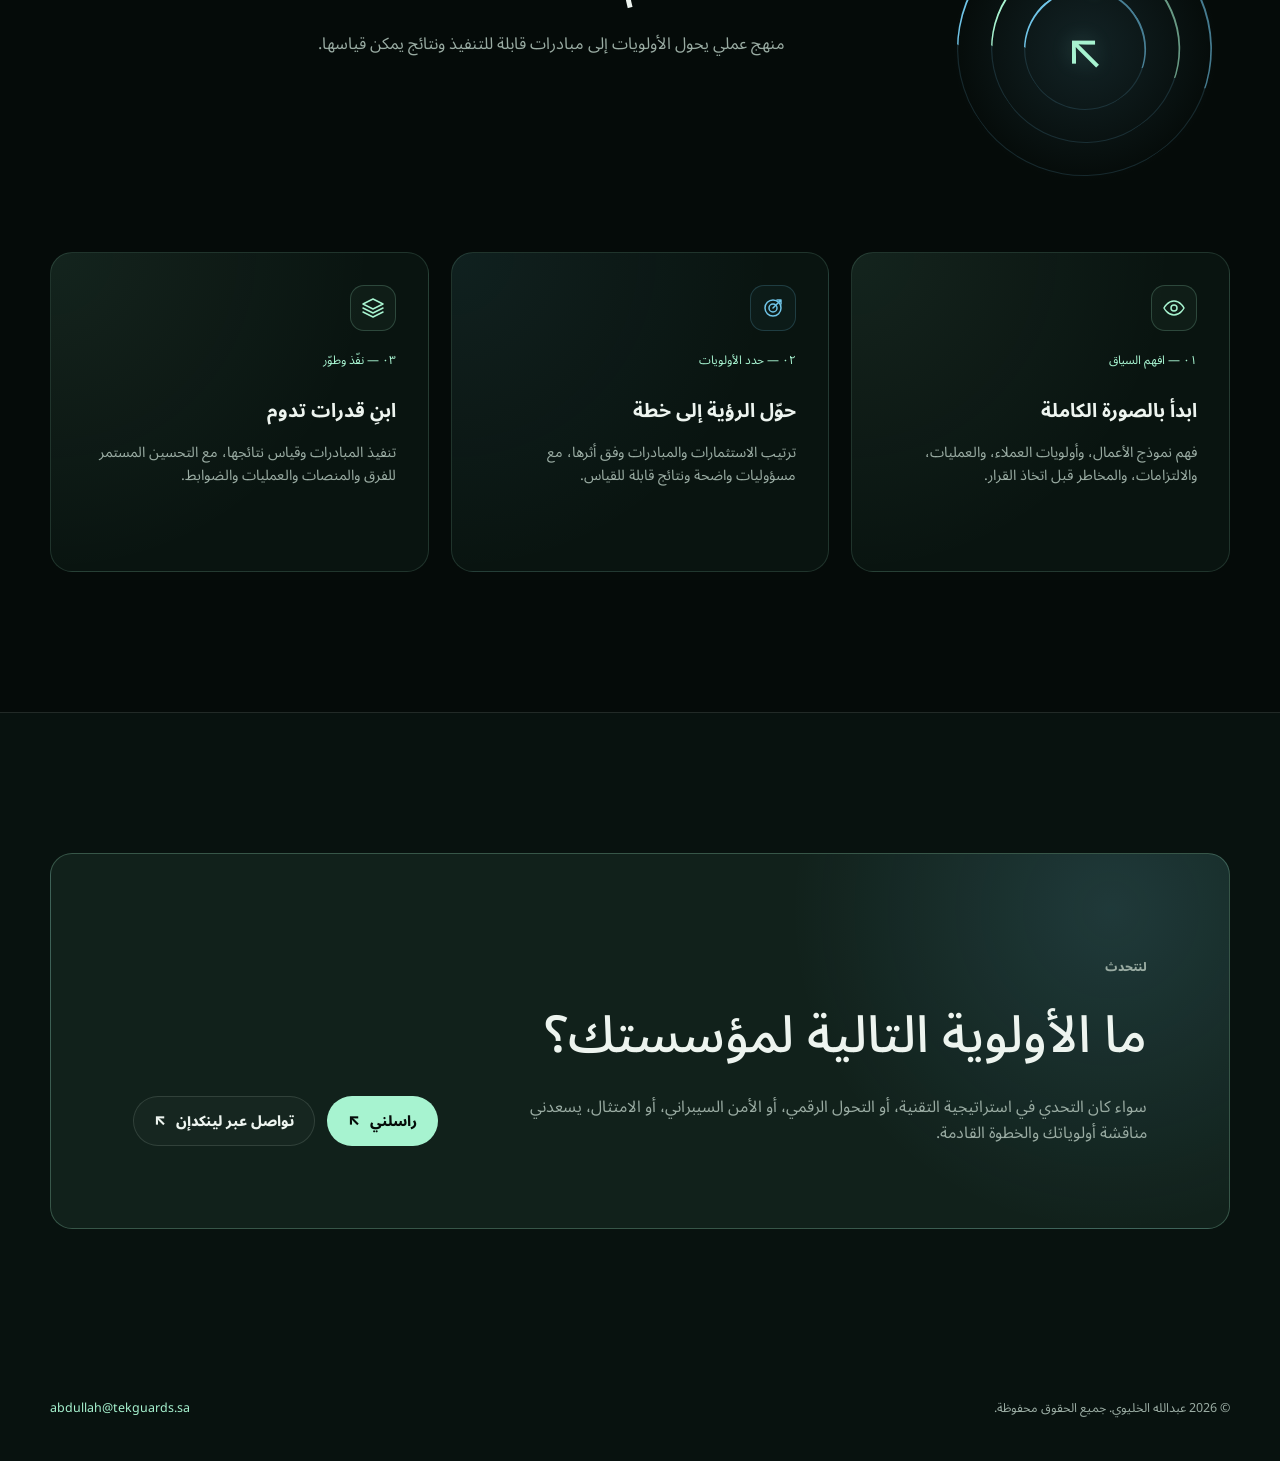
==== commit 76ca62ab: "Refresh capability cards with rounded styling and icons" ====
--- a/ar/index.html
+++ b/ar/index.html
@@ -23,7 +23,7 @@
   <title>عبدالله الخليوي | قيادة التقنية والأمن السيبراني</title>
 
   <link rel="preload" href="../fonts/noto-sans-arabic.woff2" as="font" type="font/woff2" crossorigin>
-  <link rel="stylesheet" href="../styles.css?v=20261005-cards">
+  <link rel="stylesheet" href="../styles.css?v=20261005-capabilities">
 
   <script type="application/ld+json">
     {
@@ -160,22 +160,34 @@
 
         <div class="capability-grid">
           <article class="capability">
-            <span class="capability-number">٠١ / ٠٤</span>
+            <div class="capability-meta">
+              <div class="capability-icon" aria-hidden="true"><svg viewBox="0 0 24 24" fill="none" stroke="currentColor" stroke-width="1.5" stroke-linecap="round" stroke-linejoin="round"><circle cx="5" cy="5" r="2"/><circle cx="19" cy="19" r="2"/><path d="M5 7v6a4 4 0 0 0 4 4h6a4 4 0 0 0 4-4V5M15 5h4v4"/></svg></div>
+              <span class="capability-number">٠١ / ٠٤</span>
+            </div>
             <h3>استراتيجية التقنية</h3>
             <p>صياغة أولويات واضحة وخطط استثمار عملية للبنية التحتية السحابية والمنصات والخدمات المدارة، بما يخدم احتياجات الأعمال.</p>
           </article>
           <article class="capability">
-            <span class="capability-number">٠٢ / ٠٤</span>
+            <div class="capability-meta">
+              <div class="capability-icon" aria-hidden="true"><svg viewBox="0 0 24 24" fill="none" stroke="currentColor" stroke-width="1.5" stroke-linecap="round" stroke-linejoin="round"><path d="m12 3 2.5 6.5L21 12l-6.5 2.5L12 21l-2.5-6.5L3 12l6.5-2.5L12 3ZM20 2v4M18 4h4"/></svg></div>
+              <span class="capability-number">٠٢ / ٠٤</span>
+            </div>
             <h3>التحول الرقمي</h3>
             <p>تحديث البنية والمنصات وتوظيف الأتمتة والذكاء الاصطناعي لرفع الكفاءة وتحسين القدرة على التوسع واتخاذ القرار.</p>
           </article>
           <article class="capability">
-            <span class="capability-number">٠٣ / ٠٤</span>
+            <div class="capability-meta">
+              <div class="capability-icon" aria-hidden="true"><svg viewBox="0 0 24 24" fill="none" stroke="currentColor" stroke-width="1.5" stroke-linecap="round" stroke-linejoin="round"><path d="m12 3 8 3v6c0 5-8 9-8 9s-8-4-8-9V6l8-3Z"/><path d="m8 12 3 3 5-6"/></svg></div>
+              <span class="capability-number">٠٣ / ٠٤</span>
+            </div>
             <h3>الأمن السيبراني والمخاطر</h3>
             <p>بناء عمليات أمن سيبراني فعالة تشمل المراقبة والاستجابة للحوادث وإدارة الثغرات، مع قرارات مبنية على فهم واضح للمخاطر.</p>
           </article>
           <article class="capability">
-            <span class="capability-number">٠٤ / ٠٤</span>
+            <div class="capability-meta">
+              <div class="capability-icon" aria-hidden="true"><svg viewBox="0 0 24 24" fill="none" stroke="currentColor" stroke-width="1.5" stroke-linecap="round" stroke-linejoin="round"><path d="M9 4H6a2 2 0 0 0-2 2v14a2 2 0 0 0 2 2h12a2 2 0 0 0 2-2V6a2 2 0 0 0-2-2h-3"/><rect x="9" y="2" width="6" height="4" rx="1"/><path d="m8 13 3 3 5-6"/></svg></div>
+              <span class="capability-number">٠٤ / ٠٤</span>
+            </div>
             <h3>الامتثال والمرونة</h3>
             <p>تطوير برامج للأمن والامتثال وفق <bdi dir="ltr">CMMC</bdi> و<bdi dir="ltr">NIST SP 800-171</bdi> ومتطلبات وزارة الدفاع الأمريكية، تحقق جاهزية مستدامة وقيمة تشغيلية تتجاوز مجرد اجتياز التقييم.</p>
           </article>
--- a/styles.css
+++ b/styles.css
@@ -552,27 +552,30 @@
     .capability-grid {
       display: grid;
       grid-template-columns: repeat(2, 1fr);
-      border-top: 1px solid var(--line);
-      border-left: 1px solid var(--line);
+      gap: 22px;
+      border: 0;
     }
 
     .capability {
       position: relative;
-      min-height: 290px;
-      padding: clamp(28px, 4vw, 46px);
-      border-right: 1px solid var(--line);
-      border-bottom: 1px solid var(--line);
-      background: rgba(13, 26, 22, 0.55);
-      transition: background 200ms ease;
+      min-height: 280px;
+      padding: 32px;
+      border: 1px solid rgba(167, 243, 208, 0.14);
+      border-radius: 22px;
+      background: radial-gradient(circle at 0 0, rgba(167, 243, 208, 0.07), transparent 65%), #091410;
+      transition: transform 220ms ease, border-color 220ms ease, box-shadow 220ms ease;
     }
 
     .capability:hover {
-      background: rgba(17, 33, 27, 0.92);
+      transform: translateY(-5px);
+      border-color: rgba(167, 243, 208, 0.35);
+      box-shadow: 0 16px 36px rgba(0, 0, 0, 0.2);
     }
 
     .capability-number {
       display: block;
-      margin-bottom: 58px;
+      margin: 0;
+      opacity: 0.7;
       color: var(--accent);
       font-family: ui-monospace, "SFMono-Regular", Consolas, monospace;
       font-size: 0.75rem;
@@ -978,8 +981,8 @@
         min-height: auto;
       }
 
-      .capability-number {
-        margin-bottom: 38px;
+      .capability {
+        padding: 28px;
       }
 
       .footer-inner {
@@ -1115,3 +1118,22 @@
 @media (prefers-reduced-motion: reduce) {
   .step:hover { transform: none; }
 }
+
+/* Capability card icons and accents. */
+.capability:nth-child(2), .capability:nth-child(4) {
+  background: radial-gradient(circle at 0 0, rgba(112, 197, 232, 0.07), transparent 65%), #091410;
+}
+.capability-meta { display:flex;align-items:center;justify-content:space-between;gap:20px;margin-bottom:28px; }
+.capability .capability-number { margin:0;opacity:0.7; }
+.capability-icon {
+  display:grid;place-items:center;width:46px;height:46px;
+  border:1px solid rgba(167,243,208,0.2);border-radius:14px;
+  color:var(--accent);background:rgba(167,243,208,0.04);
+}
+.capability:nth-child(even) .capability-icon {
+  color:var(--blue);border-color:rgba(112,197,232,0.2);background:rgba(112,197,232,0.04);
+}
+.capability-icon svg {width:24px;height:24px;}
+@media (prefers-reduced-motion: reduce) {
+  .capability:hover { transform: none; }
+}
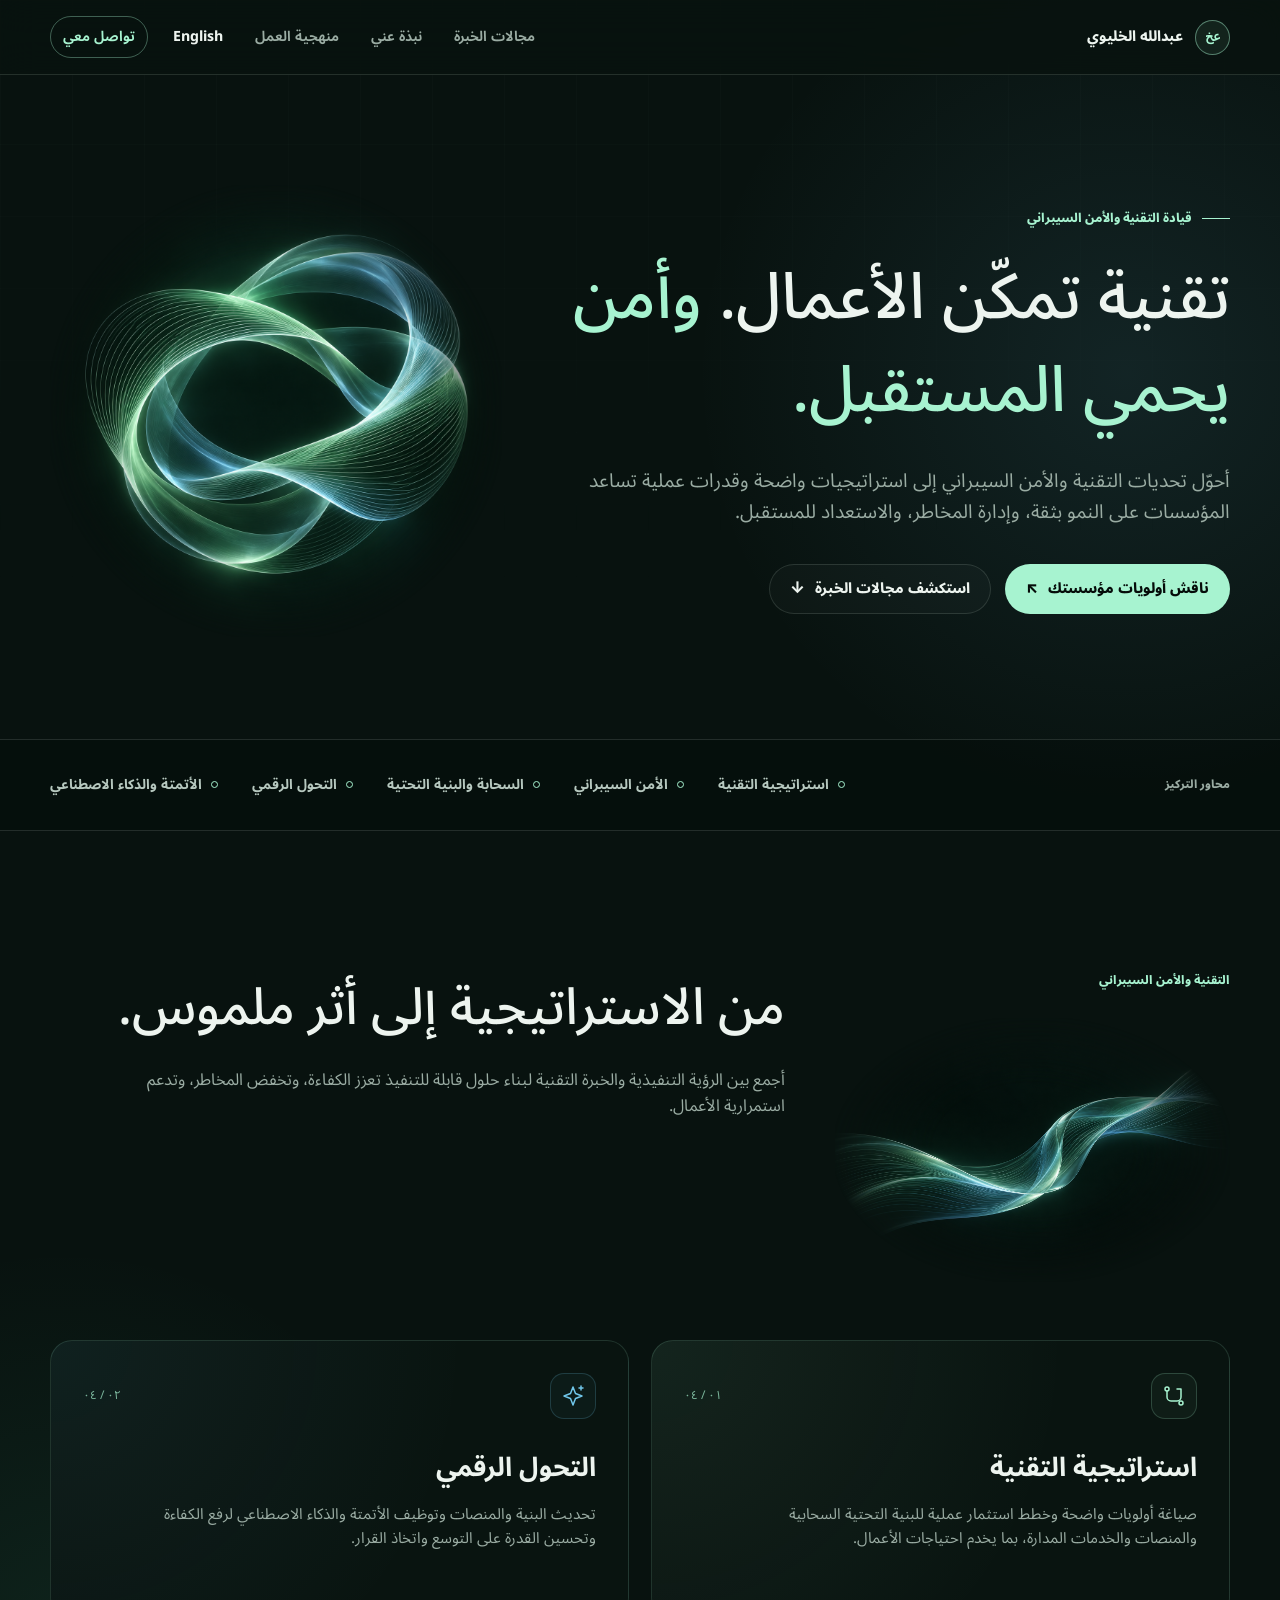
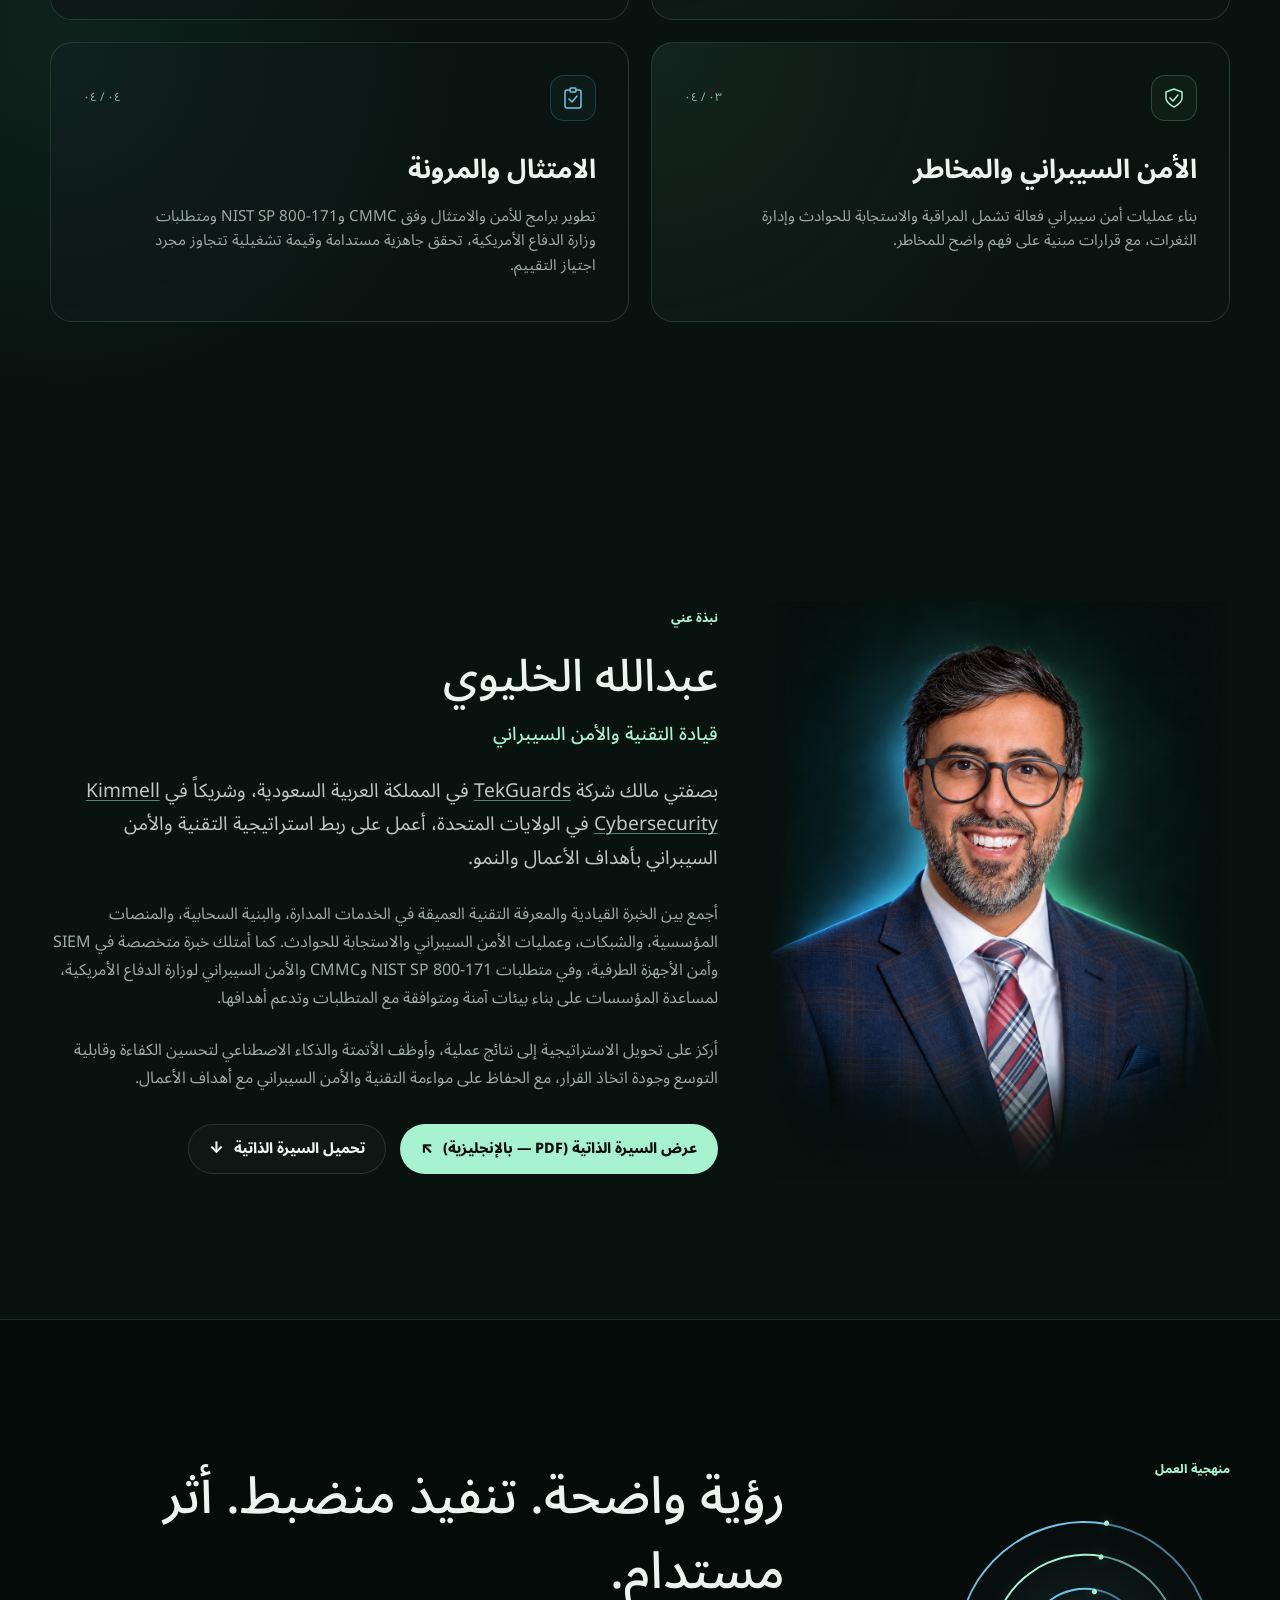
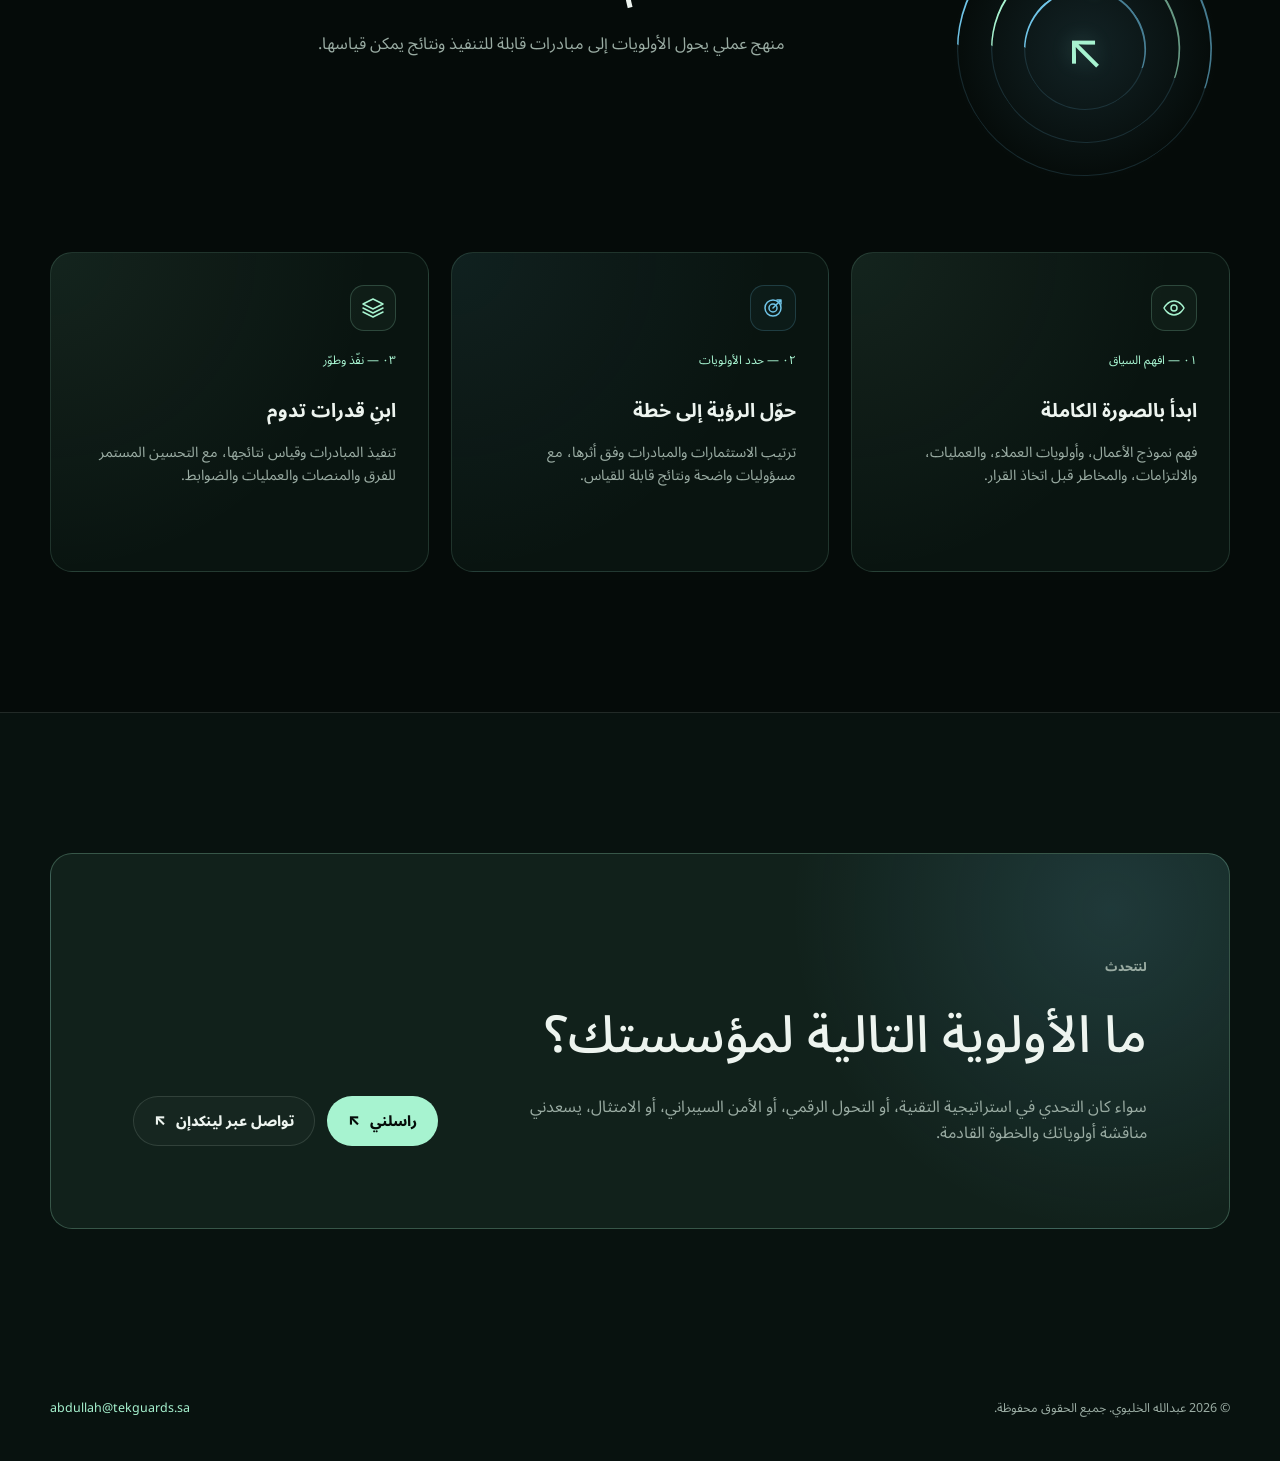
==== commit ed539507: "Add view and download CV links to both About sections" ====
--- a/ar/index.html
+++ b/ar/index.html
@@ -23,7 +23,7 @@
   <title>عبدالله الخليوي | قيادة التقنية والأمن السيبراني</title>
 
   <link rel="preload" href="../fonts/noto-sans-arabic.woff2" as="font" type="font/woff2" crossorigin>
-  <link rel="stylesheet" href="../styles.css?v=20261005-capabilities">
+  <link rel="stylesheet" href="../styles.css?v=20261005-cv">
 
   <script type="application/ld+json">
     {
@@ -207,6 +207,10 @@
           <p class="about-intro">بصفتي مالك شركة <a href="https://tekguards.sa" target="_blank" rel="noopener noreferrer" lang="en" dir="ltr">TekGuards</a> في المملكة العربية السعودية، وشريكاً في <a href="https://kimmell.com" target="_blank" rel="noopener noreferrer" lang="en" dir="ltr">Kimmell Cybersecurity</a> في الولايات المتحدة، أعمل على ربط استراتيجية التقنية والأمن السيبراني بأهداف الأعمال والنمو.</p>
           <p>أجمع بين الخبرة القيادية والمعرفة التقنية العميقة في الخدمات المدارة، والبنية السحابية، والمنصات المؤسسية، والشبكات، وعمليات الأمن السيبراني والاستجابة للحوادث. كما أمتلك خبرة متخصصة في <bdi dir="ltr">SIEM</bdi> وأمن الأجهزة الطرفية، وفي متطلبات <bdi dir="ltr">NIST SP 800-171</bdi> و<bdi dir="ltr">CMMC</bdi> والأمن السيبراني لوزارة الدفاع الأمريكية، لمساعدة المؤسسات على بناء بيئات آمنة ومتوافقة مع المتطلبات وتدعم أهدافها.</p>
           <p>أركز على تحويل الاستراتيجية إلى نتائج عملية، وأوظف الأتمتة والذكاء الاصطناعي لتحسين الكفاءة وقابلية التوسع وجودة اتخاذ القرار، مع الحفاظ على مواءمة التقنية والأمن السيبراني مع أهداف الأعمال.</p>
+          <div class="about-actions">
+            <a class="button" href="../documents/abdullah-alkhulaiwi-cv.pdf" target="_blank" rel="noopener noreferrer">عرض السيرة الذاتية (PDF — بالإنجليزية)</a>
+            <a class="button button-secondary" href="../documents/abdullah-alkhulaiwi-cv.pdf" download="Abdullah-Alkhulaiwi-CV.pdf">تحميل السيرة الذاتية</a>
+          </div>
         </div>
       </div>
     </section>
--- a/styles.css
+++ b/styles.css
@@ -649,6 +649,22 @@
       font-size: 1.2rem;
     }
 
+    .about-actions {
+      display: flex;
+      flex-wrap: wrap;
+      gap: 14px;
+      margin-top: 32px;
+    }
+
+    .about-copy .about-actions .button {
+      color: var(--bg-deep);
+      text-decoration: none;
+    }
+
+    .about-copy .about-actions .button-secondary {
+      color: var(--ink);
+    }
+
     .about-copy a {
       color: inherit;
       text-decoration-color: rgba(167, 243, 208, 0.5);
